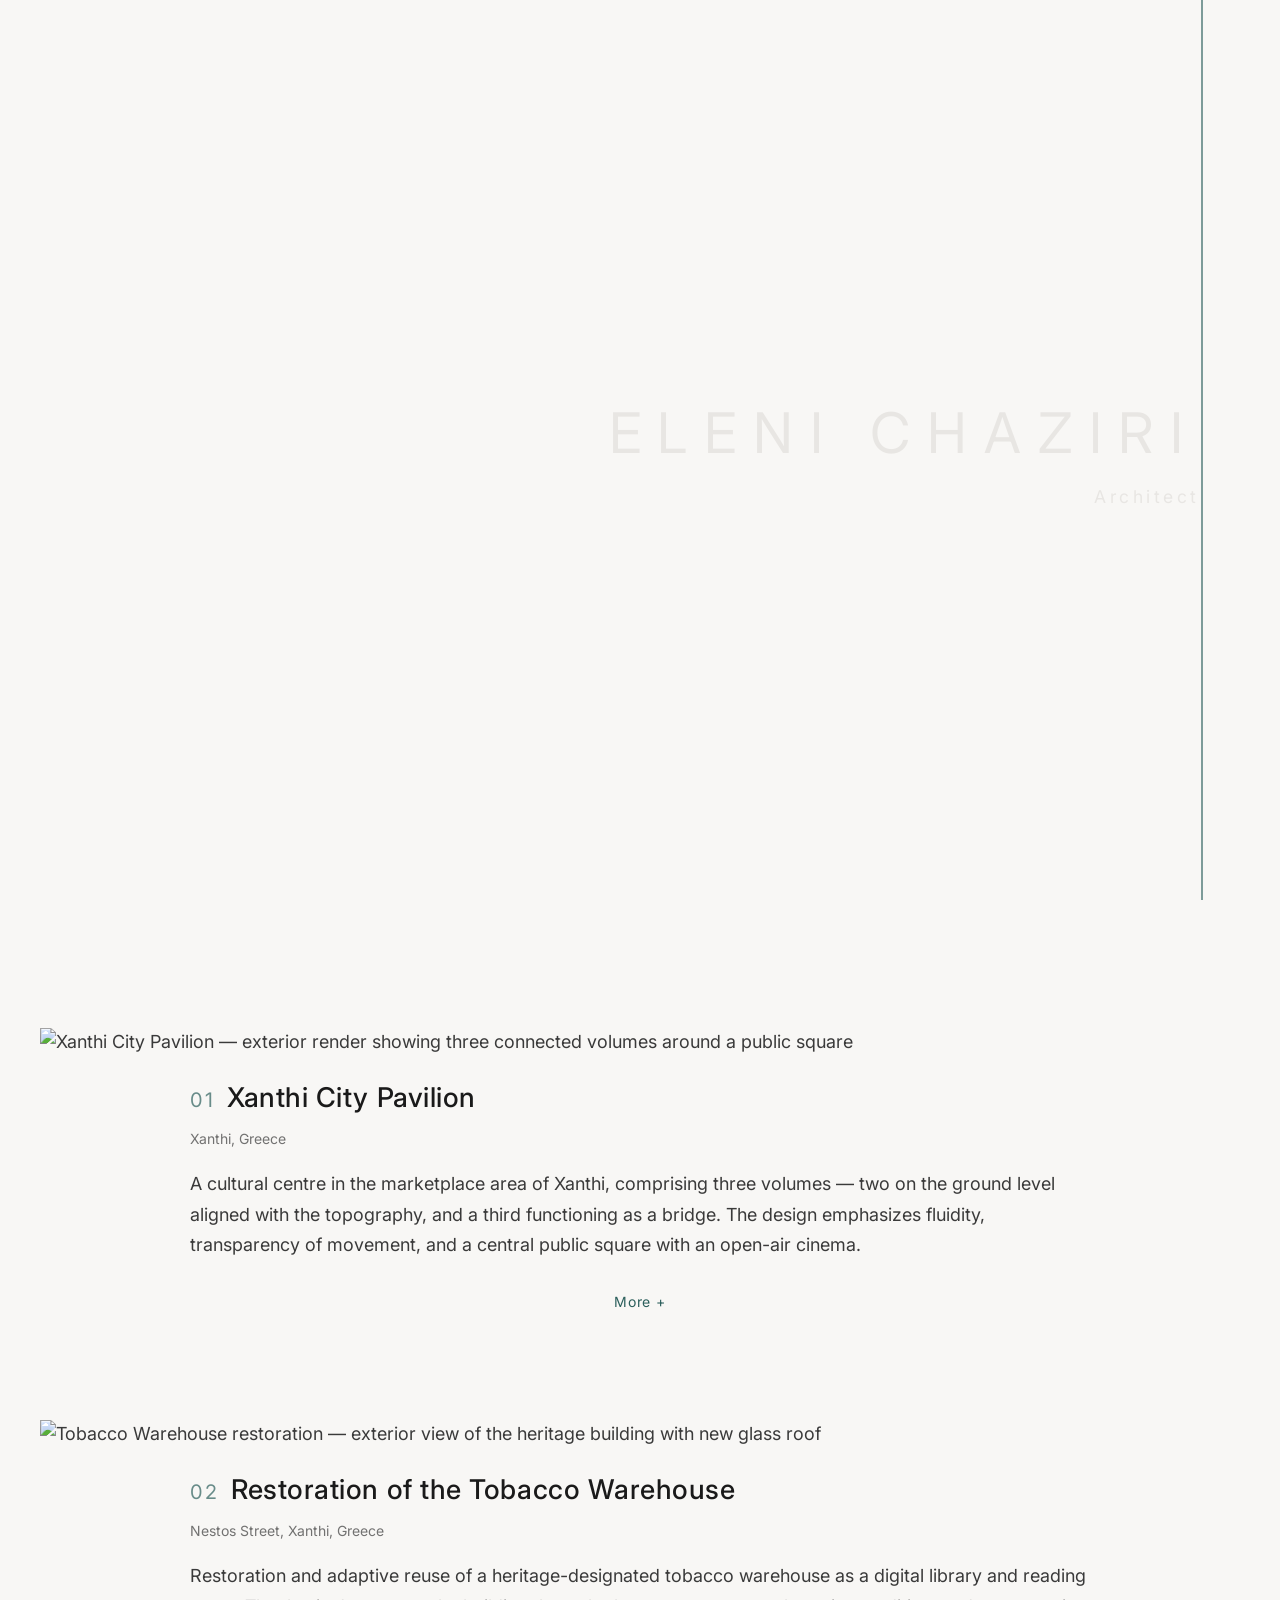
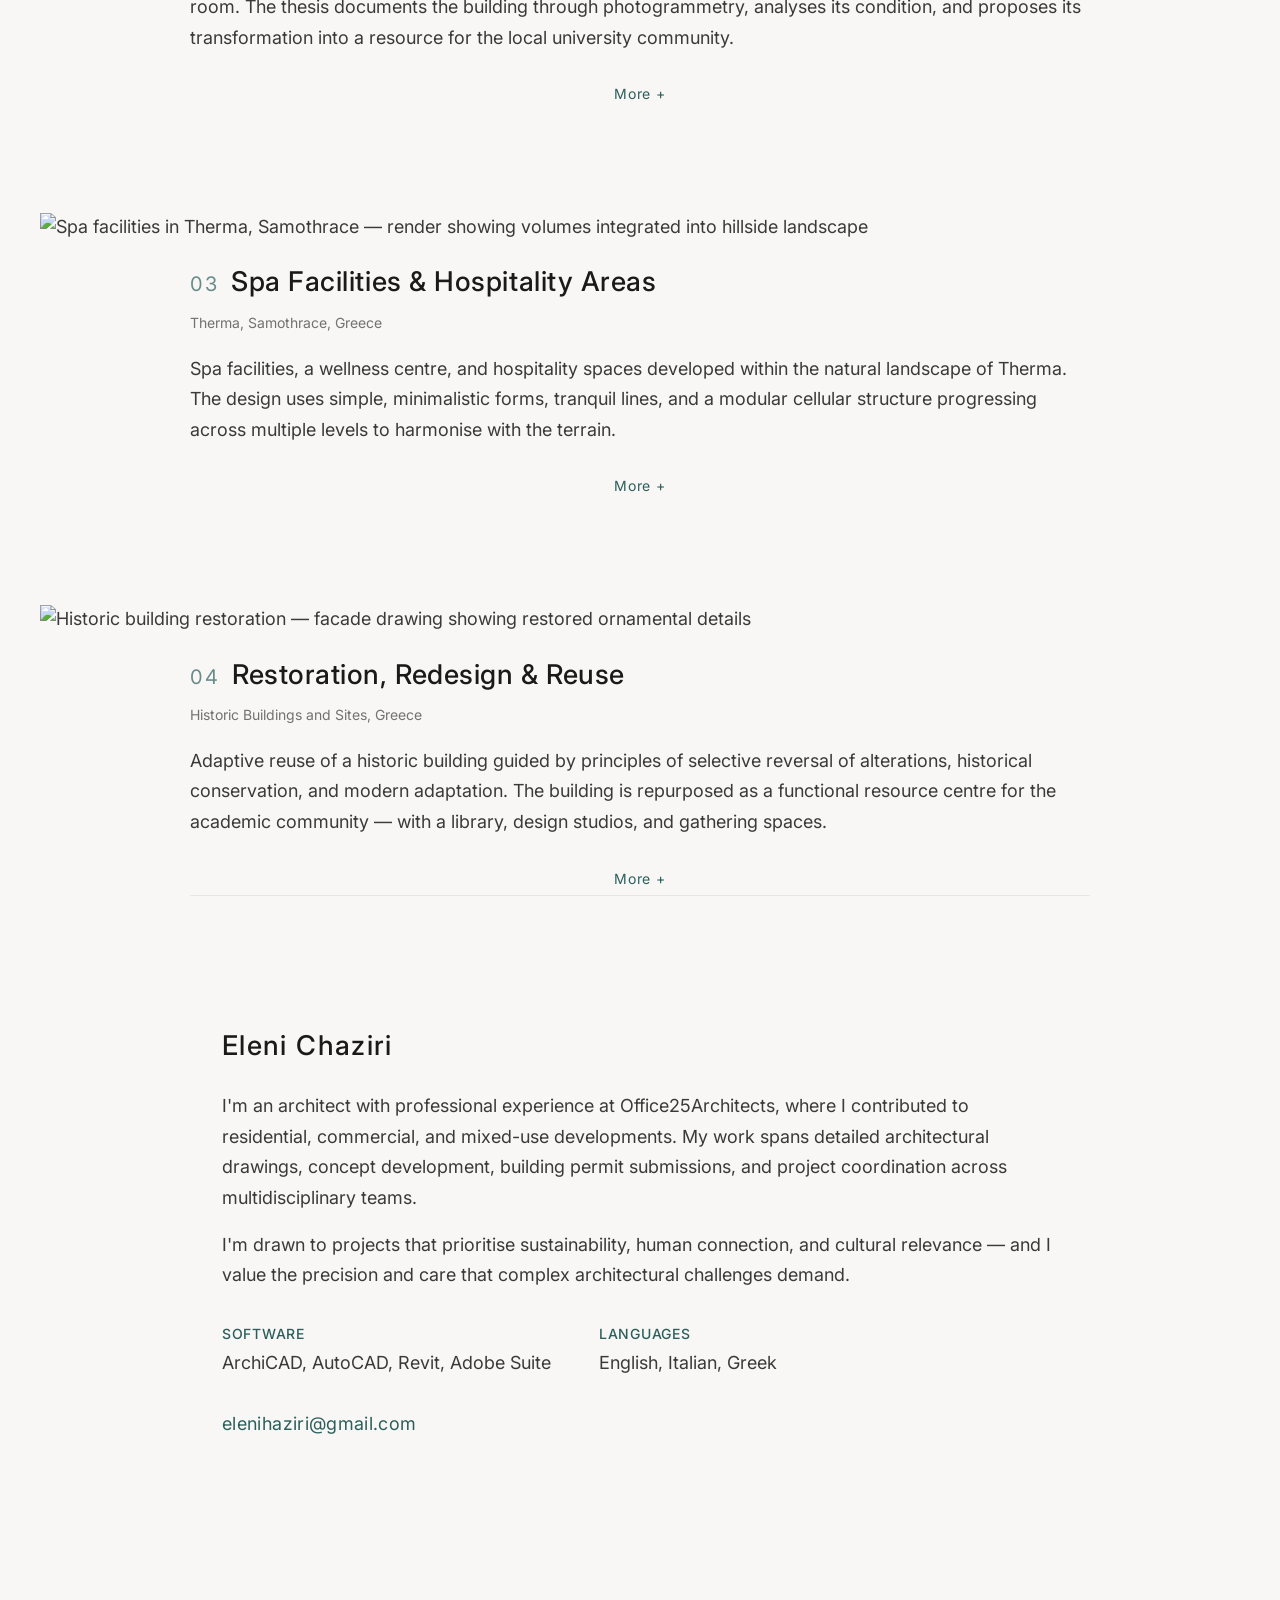
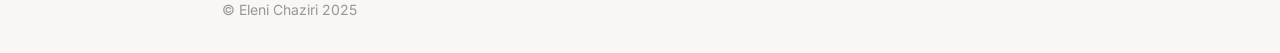
==== index.html @ 5c96c9f2 "feat: load Inter font from Google Fonts" ====
<!DOCTYPE html>
<html lang="en">
<head>
    <meta charset="UTF-8">
    <meta name="viewport" content="width=device-width, initial-scale=1.0">
    <meta name="description" content="Eleni Chaziri — Architect. Portfolio showcasing public spaces, restoration, and building design.">
    <title>Eleni Chaziri — Architect</title>
    <link rel="preconnect" href="https://fonts.googleapis.com">
    <link rel="preconnect" href="https://fonts.gstatic.com" crossorigin>
    <link href="https://fonts.googleapis.com/css2?family=Inter:wght@300;400;500&display=swap" rel="stylesheet">
    <link rel="stylesheet" href="styles.css">
</head>
<body>

    <!-- Header -->
    <header class="header">
        <div class="header__content">
            <h1 class="header__name">Eleni Chaziri</h1>
            <p class="header__title">Architect</p>
        </div>
        <div class="header__accent"></div>
    </header>

    <!-- Projects -->
    <main class="projects">

        <!-- Project 01 -->
        <article class="project" data-project="01">
            <div class="project__hero">
                <img src="images/project-01/hero.jpg" alt="Xanthi City Pavilion — exterior render showing three connected volumes around a public square" loading="lazy">
            </div>
            <div class="project__info">
                <span class="project__number">01</span>
                <h2 class="project__title">Xanthi City Pavilion</h2>
                <p class="project__location">Xanthi, Greece</p>
            </div>
            <p class="project__summary">
                A cultural centre in the marketplace area of Xanthi, comprising three volumes — two on the ground level aligned with the topography, and a third functioning as a bridge. The design emphasizes fluidity, transparency of movement, and a central public square with an open-air cinema.
            </p>
            <button class="project__toggle" aria-expanded="false" aria-controls="project-01-details">
                More +
            </button>
            <div class="project__details" id="project-01-details" hidden>
                <div class="project__description">
                    <p>The proposal aims to rejuvenate the area through the establishment of a Cultural Centre, envisioned as an attraction for diverse age groups and a catalyst for economic, touristic and cultural development.</p>
                    <p>The design and arrangement of the volumes emphasize fluidity in all directions. Transparency of movement within and through the buildings was central to the concept, creating a clear and accessible flow across the site. A covered walkway extends from west to east, linking the plaza to a large green area across from the university campus.</p>
                    <p>The ground floor includes a Citizens Service Centre, information points, internet access zones, offices, a city exhibition, showrooms, and a small bar. The next level features a catering hall. The northern section houses showrooms, pavilions, adaptable workshops and studios, a café, and support spaces. The third volume is dedicated to guest rooms, baths, and a multi-purpose hall connected by an outdoor bridge.</p>
                    <p>The concrete structure is enclosed in a flat framework — a claustra — with both transparent and semi-transparent glass cladding for visual interest and light control. The building is constructed with a composite system featuring metal beams and HP steel bearing columns encased in concrete.</p>
                </div>
                <div class="project__gallery">
                    <figure class="project__image project__image--full">
                        <img src="images/project-01/interior.jpg" alt="Interior view showing open-plan space with natural light" loading="lazy">
                    </figure>
                    <div class="project__image-pair">
                        <figure class="project__image">
                            <img src="images/project-01/section.jpg" alt="Building section showing level changes and bridge volume" loading="lazy">
                        </figure>
                        <figure class="project__image">
                            <img src="images/project-01/diagrams.jpg" alt="Site diagrams showing circulation and massing" loading="lazy">
                        </figure>
                    </div>
                    <div class="project__image-pair">
                        <figure class="project__image">
                            <img src="images/project-01/plans.jpg" alt="Floor plans showing programme distribution" loading="lazy">
                        </figure>
                        <figure class="project__image">
                            <img src="images/project-01/elevations.jpg" alt="Building elevations" loading="lazy">
                        </figure>
                    </div>
                </div>
            </div>
        </article>

        <!-- Project 02 -->
        <article class="project" data-project="02">
            <div class="project__hero">
                <img src="images/project-02/hero.jpg" alt="Tobacco Warehouse restoration — exterior view of the heritage building with new glass roof" loading="lazy">
            </div>
            <div class="project__info">
                <span class="project__number">02</span>
                <h2 class="project__title">Restoration of the Tobacco Warehouse</h2>
                <p class="project__location">Nestos Street, Xanthi, Greece</p>
            </div>
            <p class="project__summary">
                Restoration and adaptive reuse of a heritage-designated tobacco warehouse as a digital library and reading room. The thesis documents the building through photogrammetry, analyses its condition, and proposes its transformation into a resource for the local university community.
            </p>
            <button class="project__toggle" aria-expanded="false" aria-controls="project-02-details">
                More +
            </button>
            <div class="project__details" id="project-02-details" hidden>
                <div class="project__description">
                    <p>The tobacco warehouse is located in the centre of Xanthi — a small, rectangular building (10.50m × 27m) designated a heritage monument in 2011. Despite being a single structure, it functioned as two separate spaces, with a main level at +1.30m, a semi-basement at -2.00m, and a now-collapsed mezzanine.</p>
                    <p>Research revealed that the local community undervalues the cultural significance of the tobacco warehouses. This realization inspired the proposal for a Digital Library and Reading Room to support Xanthi's university students and enrich the area's cultural fabric.</p>
                    <p>The restoration replaces the old roof with a glass roof raised by 80 cm, covered with movable shading panels supported by metal frames. The main entrance is on the southern facade at +1.30m. The western section houses an exhibition space and multipurpose hall. The basement level houses special collections, a reading room, and storage.</p>
                    <p>A new building addition connects to the warehouse via a metal bridge — consisting of a ground floor with administration offices and a two-story volume housing the digital library-reading room. Facades are simple, using vertical blinds for controlled shading.</p>
                </div>
                <div class="project__gallery">
                    <figure class="project__image project__image--full">
                        <img src="images/project-02/site-plan.jpg" alt="Site plan showing warehouse location in urban context" loading="lazy">
                    </figure>
                    <div class="project__image-pair">
                        <figure class="project__image">
                            <img src="images/project-02/facade-east.jpg" alt="East facade elevation with existing condition documentation" loading="lazy">
                        </figure>
                        <figure class="project__image">
                            <img src="images/project-02/facade-south.jpg" alt="South facade elevation" loading="lazy">
                        </figure>
                    </div>
                    <figure class="project__image project__image--full">
                        <img src="images/project-02/damage-mapping.jpg" alt="Facade damage mapping showing deterioration types" loading="lazy">
                    </figure>
                    <div class="project__image-pair">
                        <figure class="project__image">
                            <img src="images/project-02/materials.jpg" alt="Material and construction technique recording" loading="lazy">
                        </figure>
                        <figure class="project__image">
                            <img src="images/project-02/sections.jpg" alt="Building sections showing existing condition" loading="lazy">
                        </figure>
                    </div>
                    <figure class="project__image project__image--full">
                        <img src="images/project-02/restoration-plans.jpg" alt="Restoration proposal floor plans" loading="lazy">
                    </figure>
                    <figure class="project__image project__image--full">
                        <img src="images/project-02/restoration-sections.jpg" alt="Restoration proposal sections" loading="lazy">
                    </figure>
                    <figure class="project__image project__image--full">
                        <img src="images/project-02/proposal-description.jpg" alt="Proposal description with uses and elevations" loading="lazy">
                    </figure>
                    <div class="project__image-pair">
                        <figure class="project__image">
                            <img src="images/project-02/interiors.jpg" alt="Interior renders of restored library spaces" loading="lazy">
                        </figure>
                    </div>
                </div>
            </div>
        </article>

        <!-- Project 03 -->
        <article class="project" data-project="03">
            <div class="project__hero">
                <img src="images/project-03/hero.jpg" alt="Spa facilities in Therma, Samothrace — render showing volumes integrated into hillside landscape" loading="lazy">
            </div>
            <div class="project__info">
                <span class="project__number">03</span>
                <h2 class="project__title">Spa Facilities & Hospitality Areas</h2>
                <p class="project__location">Therma, Samothrace, Greece</p>
            </div>
            <p class="project__summary">
                Spa facilities, a wellness centre, and hospitality spaces developed within the natural landscape of Therma. The design uses simple, minimalistic forms, tranquil lines, and a modular cellular structure progressing across multiple levels to harmonise with the terrain.
            </p>
            <button class="project__toggle" aria-expanded="false" aria-controls="project-03-details">
                More +
            </button>
            <div class="project__details" id="project-03-details" hidden>
                <div class="project__description">
                    <p>The composite concept was carefully developed within the natural landscape of Therma, Samothrace, with an emphasis on respecting and enhancing the site's unique character.</p>
                    <p>Extensive research and analysis of the area informed key design objectives: the use of simple, minimalistic forms, tranquil lines, a modular cellular structure, and a progression across multiple levels. These guiding principles inspired the creation of spa facilities, a wellness centre, and hospitality spaces that blend harmoniously with the natural terrain and atmosphere.</p>
                    <p>The facilities are organized into three distinct architectural volumes, each dedicated to a specific programmatic function. This arrangement allows each volume to operate autonomously, ensuring efficient functionality, while the unified design language creates a cohesive whole that is visually and spatially integrated.</p>
                    <p>The result is an architectural composition that balances independence and unity, seamlessly connecting the building's uses to both the surrounding environment and to one another.</p>
                </div>
                <div class="project__gallery">
                    <figure class="project__image project__image--full">
                        <img src="images/project-03/render-landscape.jpg" alt="Landscape view showing buildings stepping down the hillside" loading="lazy">
                    </figure>
                    <figure class="project__image project__image--full">
                        <img src="images/project-03/section-site.jpg" alt="Site section showing how volumes follow the terrain" loading="lazy">
                    </figure>
                    <div class="project__image-pair">
                        <figure class="project__image">
                            <img src="images/project-03/renders-views.jpg" alt="Multiple views showing pool area and interior spaces" loading="lazy">
                        </figure>
                        <figure class="project__image">
                            <img src="images/project-03/sections-full.jpg" alt="Full building sections" loading="lazy">
                        </figure>
                    </div>
                </div>
            </div>
        </article>

        <!-- Project 04 -->
        <article class="project" data-project="04">
            <div class="project__hero">
                <img src="images/project-04/hero.jpg" alt="Historic building restoration — facade drawing showing restored ornamental details" loading="lazy">
            </div>
            <div class="project__info">
                <span class="project__number">04</span>
                <h2 class="project__title">Restoration, Redesign & Reuse</h2>
                <p class="project__location">Historic Buildings and Sites, Greece</p>
            </div>
            <p class="project__summary">
                Adaptive reuse of a historic building guided by principles of selective reversal of alterations, historical conservation, and modern adaptation. The building is repurposed as a functional resource centre for the academic community — with a library, design studios, and gathering spaces.
            </p>
            <button class="project__toggle" aria-expanded="false" aria-controls="project-04-details">
                More +
            </button>
            <div class="project__details" id="project-04-details" hidden>
                <div class="project__description">
                    <p>In restoring, adapting, and reactivating the historic building, the design approach prioritizes both the preservation of its historical and aesthetic value and its adaptation for contemporary use. The interventions are guided by a rigorous evaluation of the building's architectural integrity and its intended new functions.</p>
                    <p>Key principles: Selective Reversal of Alterations — removing modifications that detract from authenticity. Historical Conservation — retaining significant features to preserve identity. Targeted Restoration — partially restoring original typology, form, and materials. Balanced Interventions — bold changes where permissible, restraint where sensitive. Modern Adaptation — reconfiguring spaces for contemporary needs. Contrasts in Design — highlighting the interplay between historical preservation and modern requirements.</p>
                    <p>The building program: Ground floor is dedicated to a printing and laser area, materials storage, cafeteria, general storage, and restrooms. The first floor is designed as a library with reading and borrowing areas, a study area, a self-contained kitchen, and restrooms. The attic is envisioned as design studios for individual, group, and thesis work, with a rest area.</p>
                    <p>The proposed restoration and adaptive reuse address community needs for accessible gathering spaces and essential storage, while the attic studios respond to overcrowding issues in the Architecture Department.</p>
                </div>
                <div class="project__gallery">
                    <figure class="project__image project__image--full">
                        <img src="images/project-04/facade-restoration.jpg" alt="Detailed facade restoration drawing with pattern completion" loading="lazy">
                    </figure>
                    <div class="project__image-pair">
                        <figure class="project__image">
                            <img src="images/project-04/patterns.jpg" alt="Original witness patterns and ornamental details" loading="lazy">
                        </figure>
                        <figure class="project__image">
                            <img src="images/project-04/interiors.jpg" alt="Interior renders showing restored spaces" loading="lazy">
                        </figure>
                    </div>
                    <div class="project__image-pair">
                        <figure class="project__image">
                            <img src="images/project-04/floor-plans.jpg" alt="Floor plans showing new programme distribution" loading="lazy">
                        </figure>
                        <figure class="project__image">
                            <img src="images/project-04/use-diagrams.jpg" alt="Use diagrams colour-coded by function" loading="lazy">
                        </figure>
                    </div>
                </div>
            </div>
        </article>

    </main>

    <!-- About -->
    <section class="about">
        <h2 class="about__name">Eleni Chaziri</h2>
        <div class="about__bio">
            <p>I'm an architect with professional experience at Office25Architects, where I contributed to residential, commercial, and mixed-use developments. My work spans detailed architectural drawings, concept development, building permit submissions, and project coordination across multidisciplinary teams.</p>
            <p>I'm drawn to projects that prioritise sustainability, human connection, and cultural relevance — and I value the precision and care that complex architectural challenges demand.</p>
        </div>
        <div class="about__details">
            <div class="about__skills">
                <h3>Software</h3>
                <p>ArchiCAD, AutoCAD, Revit, Adobe Suite</p>
            </div>
            <div class="about__languages">
                <h3>Languages</h3>
                <p>English, Italian, Greek</p>
            </div>
        </div>
        <div class="about__contact">
            <a href="mailto:elenihaziri@gmail.com">elenihaziri@gmail.com</a>
        </div>
    </section>

    <!-- Footer -->
    <footer class="footer">
        <p>© Eleni Chaziri 2025</p>
    </footer>

    <script src="main.js"></script>
</body>
</html>
---- styles.css ----
/* ============================================
   Base & Custom Properties
   ============================================ */

*,
*::before,
*::after {
    margin: 0;
    padding: 0;
    box-sizing: border-box;
}

:root {
    /* Colours */
    --color-accent: #2C5F5C;
    --color-bg: #F8F7F5;
    --color-grey-light: #E8E6E3;
    --color-text: #3A3A3A;
    --color-heading: #1A1A1A;

    /* Typography */
    --font-family: 'Inter', -apple-system, BlinkMacSystemFont, 'Segoe UI', sans-serif;
    --font-size-body: clamp(1rem, 0.95rem + 0.25vw, 1.125rem);
    --font-size-small: 0.875rem;
    --font-size-project-number: clamp(1rem, 0.9rem + 0.5vw, 1.25rem);
    --font-size-project-title: clamp(1.25rem, 1.1rem + 0.75vw, 1.75rem);
    --font-size-h1: clamp(2rem, 1.5rem + 2.5vw, 3.5rem);
    --font-size-subtitle: clamp(0.875rem, 0.8rem + 0.375vw, 1.125rem);

    /* Spacing */
    --space-section: clamp(120px, 10vw, 160px);
    --space-project: clamp(100px, 8vw, 140px);
    --space-content: clamp(1rem, 1.5vw, 1.5rem);
    --content-width: min(900px, 90vw);
    --image-width: min(1200px, 95vw);

    /* Transitions */
    --transition-expand: 400ms ease;
}

html {
    font-size: 16px;
    scroll-behavior: smooth;
}

body {
    font-family: var(--font-family);
    font-size: var(--font-size-body);
    line-height: 1.6;
    color: var(--color-text);
    background-color: var(--color-bg);
    -webkit-font-smoothing: antialiased;
    -moz-osx-font-smoothing: grayscale;
}

img {
    display: block;
    max-width: 100%;
    height: auto;
}

a {
    color: var(--color-accent);
    text-decoration: none;
}

a:hover {
    text-decoration: underline;
}

h1, h2, h3 {
    color: var(--color-heading);
    font-weight: 500;
}

/* ============================================
   Header
   ============================================ */

.header {
    display: flex;
    align-items: center;
    justify-content: flex-end;
    min-height: 100vh;
    padding: 2rem;
    position: relative;
}

.header__content {
    text-align: right;
    margin-right: 3rem;
}

.header__name {
    font-size: var(--font-size-h1);
    font-weight: 400;
    letter-spacing: 0.3em;
    color: var(--color-grey-light);
    text-transform: uppercase;
}

.header__title {
    font-size: var(--font-size-subtitle);
    letter-spacing: 0.2em;
    color: var(--color-grey-light);
    margin-top: 0.25rem;
}

.header__accent {
    position: absolute;
    right: 6%;
    top: 0;
    bottom: 0;
    width: 2px;
    background-color: var(--color-accent);
    opacity: 0.6;
}

/* ============================================
   Projects
   ============================================ */

.projects {
    padding: 0 2rem;
}

.project {
    max-width: var(--image-width);
    margin: 0 auto;
    padding-top: var(--space-project);
}

.project:first-child {
    padding-top: var(--space-section);
}

.project__hero img {
    width: 100%;
    max-width: var(--image-width);
}

.project__info {
    max-width: var(--content-width);
    margin: var(--space-content) auto 0;
    display: flex;
    flex-wrap: wrap;
    align-items: baseline;
    gap: 0.75rem;
}

.project__number {
    font-size: var(--font-size-project-number);
    font-weight: 400;
    letter-spacing: 0.1em;
    color: var(--color-accent);
    opacity: 0.7;
}

.project__title {
    font-size: var(--font-size-project-title);
    font-weight: 500;
    letter-spacing: 0.02em;
}

.project__location {
    width: 100%;
    font-size: var(--font-size-small);
    color: var(--color-text);
    opacity: 0.7;
    margin-top: -0.25rem;
}

.project__summary {
    max-width: var(--content-width);
    margin: var(--space-content) auto 0;
    line-height: 1.7;
}

.project__toggle {
    display: block;
    max-width: var(--content-width);
    margin: 1.5rem auto 0;
    background: none;
    border: none;
    font-family: var(--font-family);
    font-size: var(--font-size-small);
    color: var(--color-accent);
    cursor: pointer;
    letter-spacing: 0.05em;
    padding: 0.5rem 0;
    transition: opacity 200ms ease;
}

.project__toggle:hover {
    opacity: 0.7;
}

/* Expanded details */
.project__details {
    max-width: var(--image-width);
    margin: 0 auto;
    overflow: hidden;
    transition: max-height var(--transition-expand), opacity var(--transition-expand);
}

.project__details[hidden] {
    display: block;
    max-height: 0;
    opacity: 0;
    pointer-events: none;
}

.project__details:not([hidden]) {
    max-height: none;
    opacity: 1;
}

.project__description {
    max-width: var(--content-width);
    margin: 2rem auto;
}

.project__description p {
    margin-bottom: 1rem;
    line-height: 1.7;
}

.project__description p:last-child {
    margin-bottom: 0;
}

/* Gallery */
.project__gallery {
    margin-top: 2rem;
}

.project__gallery figure {
    margin-bottom: 1.5rem;
}

.project__image--full img {
    width: 100%;
}

.project__image-pair {
    display: grid;
    grid-template-columns: 1fr 1fr;
    gap: 1.5rem;
    margin-bottom: 1.5rem;
}

.project__image-pair img {
    width: 100%;
}

/* ============================================
   About
   ============================================ */

.about {
    max-width: var(--content-width);
    margin: 0 auto;
    padding: var(--space-section) 2rem;
    border-top: 1px solid var(--color-grey-light);
}

.about__name {
    font-size: var(--font-size-project-title);
    font-weight: 500;
    letter-spacing: 0.05em;
    margin-bottom: 1.5rem;
}

.about__bio p {
    margin-bottom: 1rem;
    line-height: 1.7;
}

.about__details {
    display: flex;
    gap: 3rem;
    margin-top: 2rem;
}

.about__details h3 {
    font-size: var(--font-size-small);
    font-weight: 500;
    letter-spacing: 0.05em;
    text-transform: uppercase;
    margin-bottom: 0.25rem;
    color: var(--color-accent);
}

.about__details p {
    font-size: var(--font-size-body);
}

.about__contact {
    margin-top: 2rem;
}

.about__contact a {
    font-size: var(--font-size-body);
    letter-spacing: 0.02em;
}

/* ============================================
   Footer
   ============================================ */

.footer {
    max-width: var(--content-width);
    margin: 0 auto;
    padding: 2rem;
    text-align: left;
}

.footer p {
    font-size: var(--font-size-small);
    color: var(--color-text);
    opacity: 0.5;
}

/* ============================================
   Responsive
   ============================================ */

@media (max-width: 1199px) {
    .header__content {
        margin-right: 2rem;
    }

    .header__accent {
        right: 4%;
    }
}

@media (max-width: 767px) {
    .header {
        min-height: 80vh;
        padding: 1.5rem;
    }

    .header__content {
        margin-right: 1.5rem;
    }

    .header__accent {
        right: 3%;
    }

    .projects {
        padding: 0 1rem;
    }

    .project__image-pair {
        grid-template-columns: 1fr;
        gap: 1rem;
    }

    .about {
        padding: var(--space-section) 1rem;
    }

    .about__details {
        flex-direction: column;
        gap: 1.5rem;
    }

    .footer {
        padding: 2rem 1rem;
    }
}
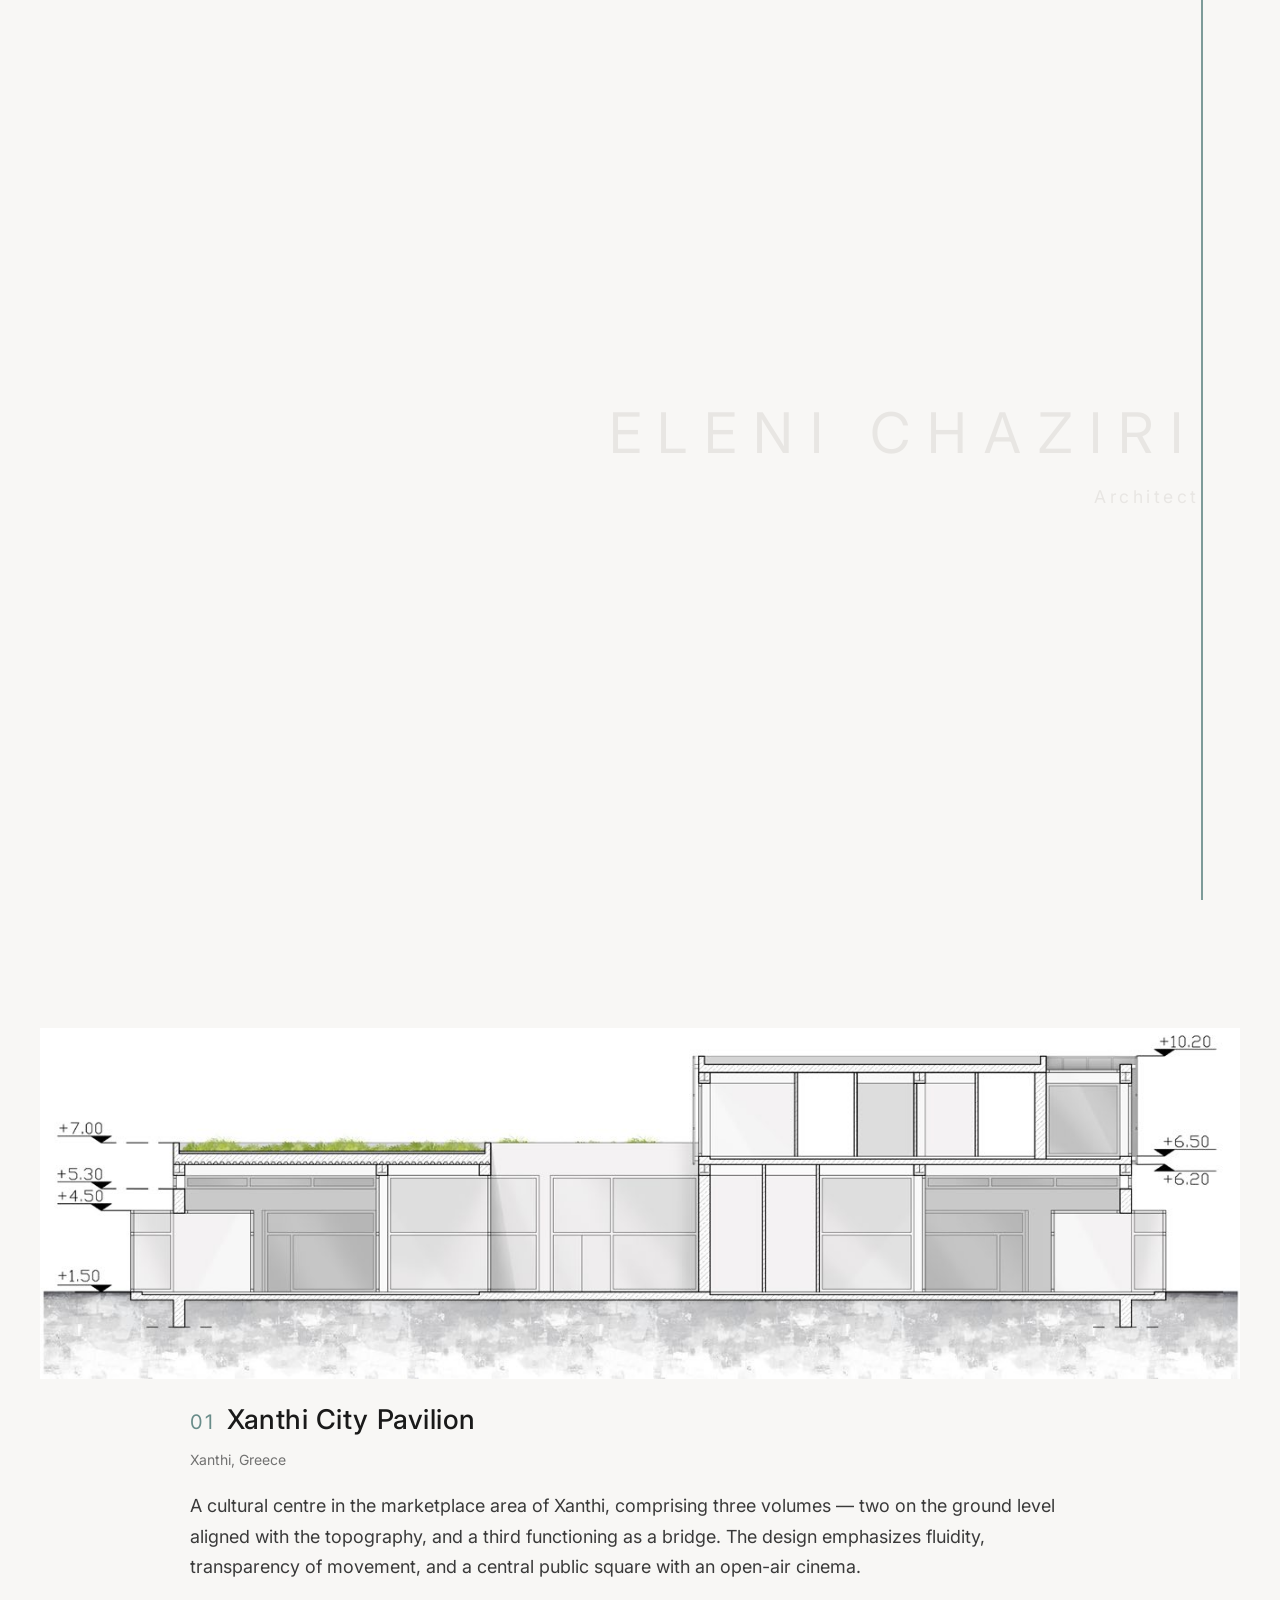
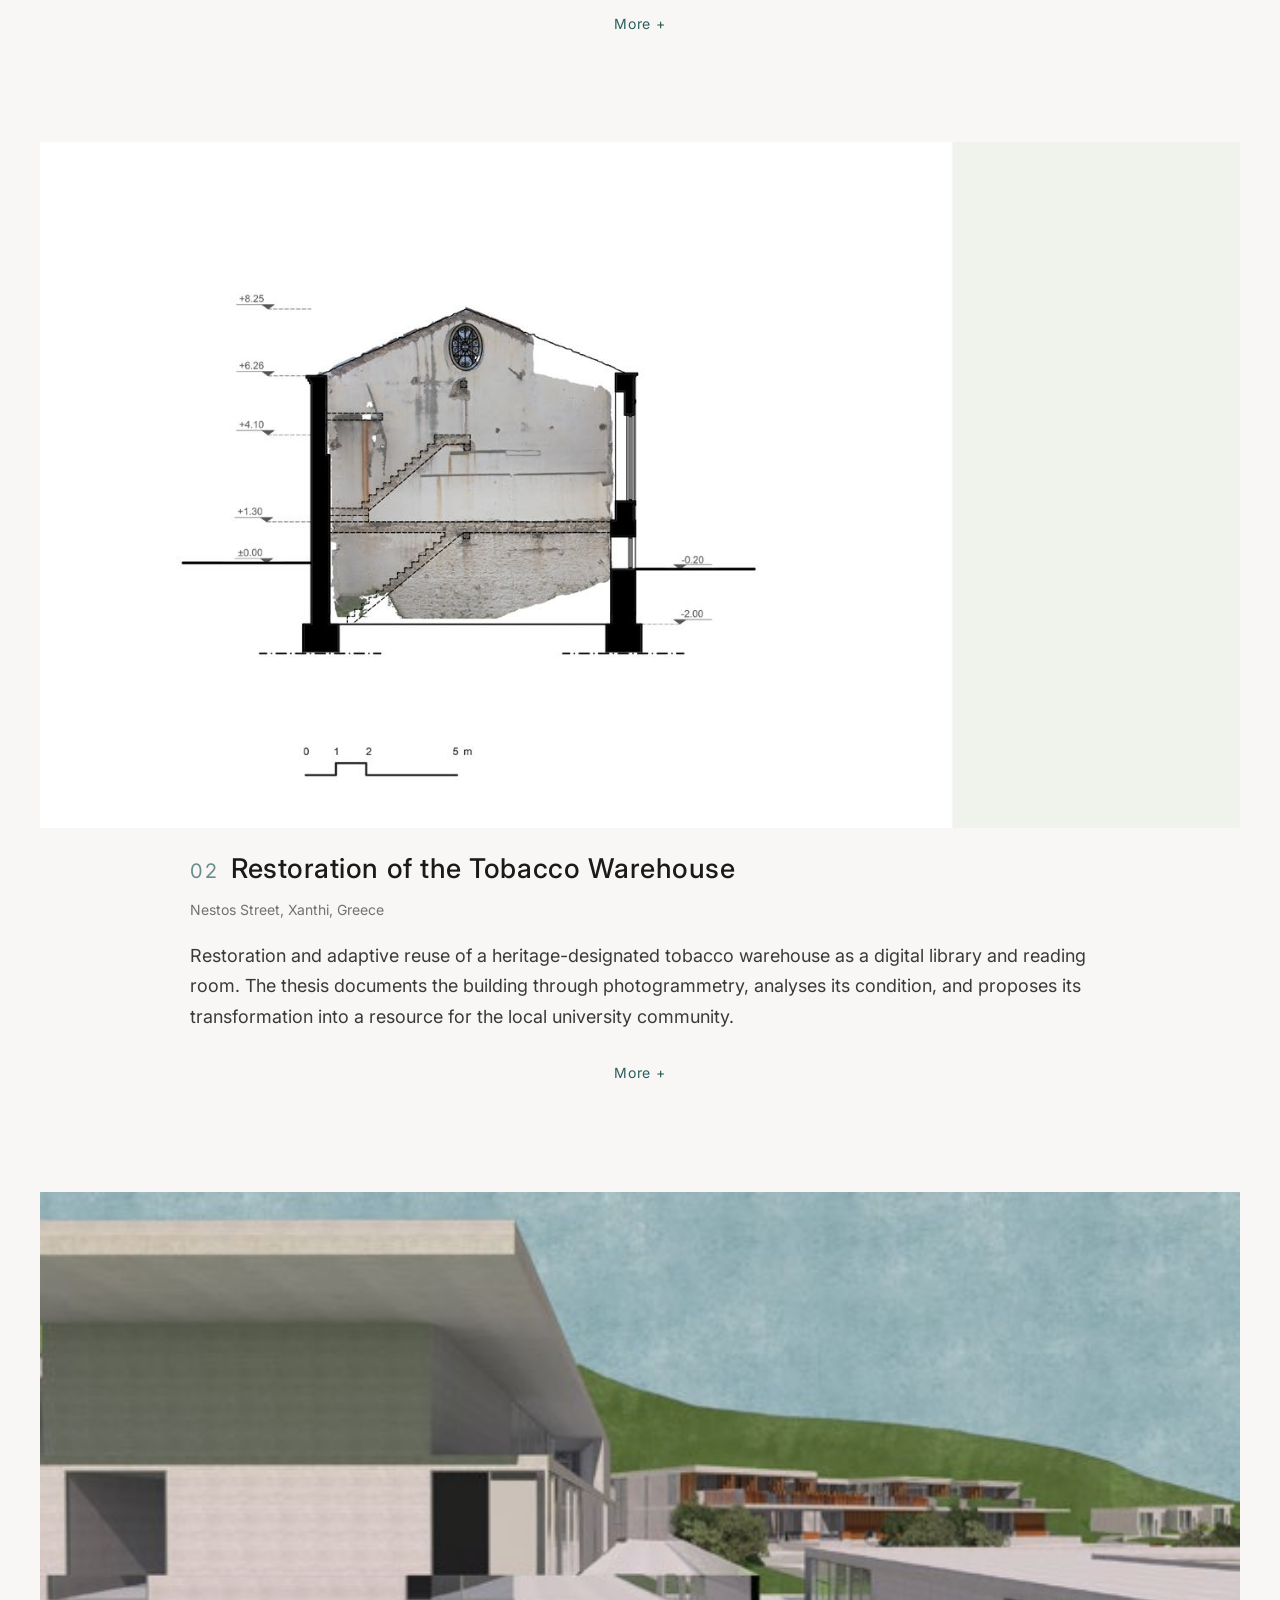
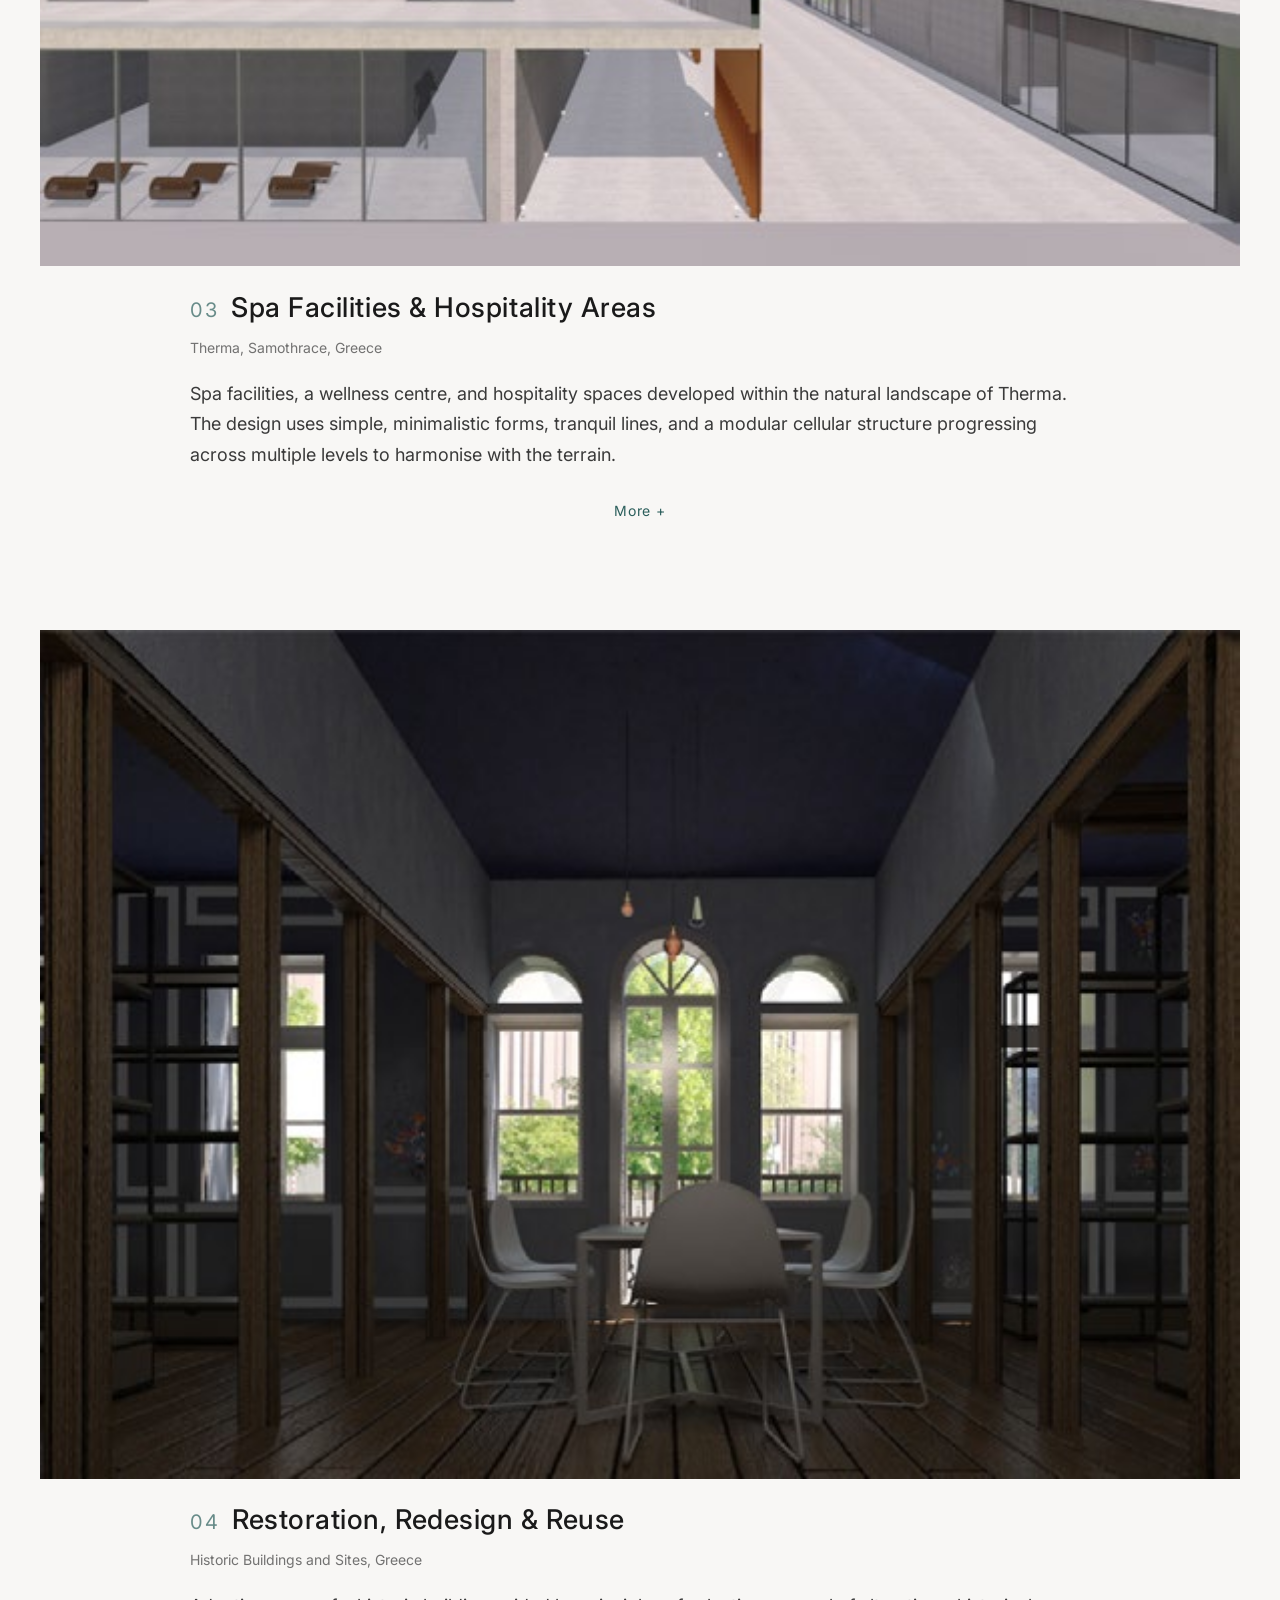
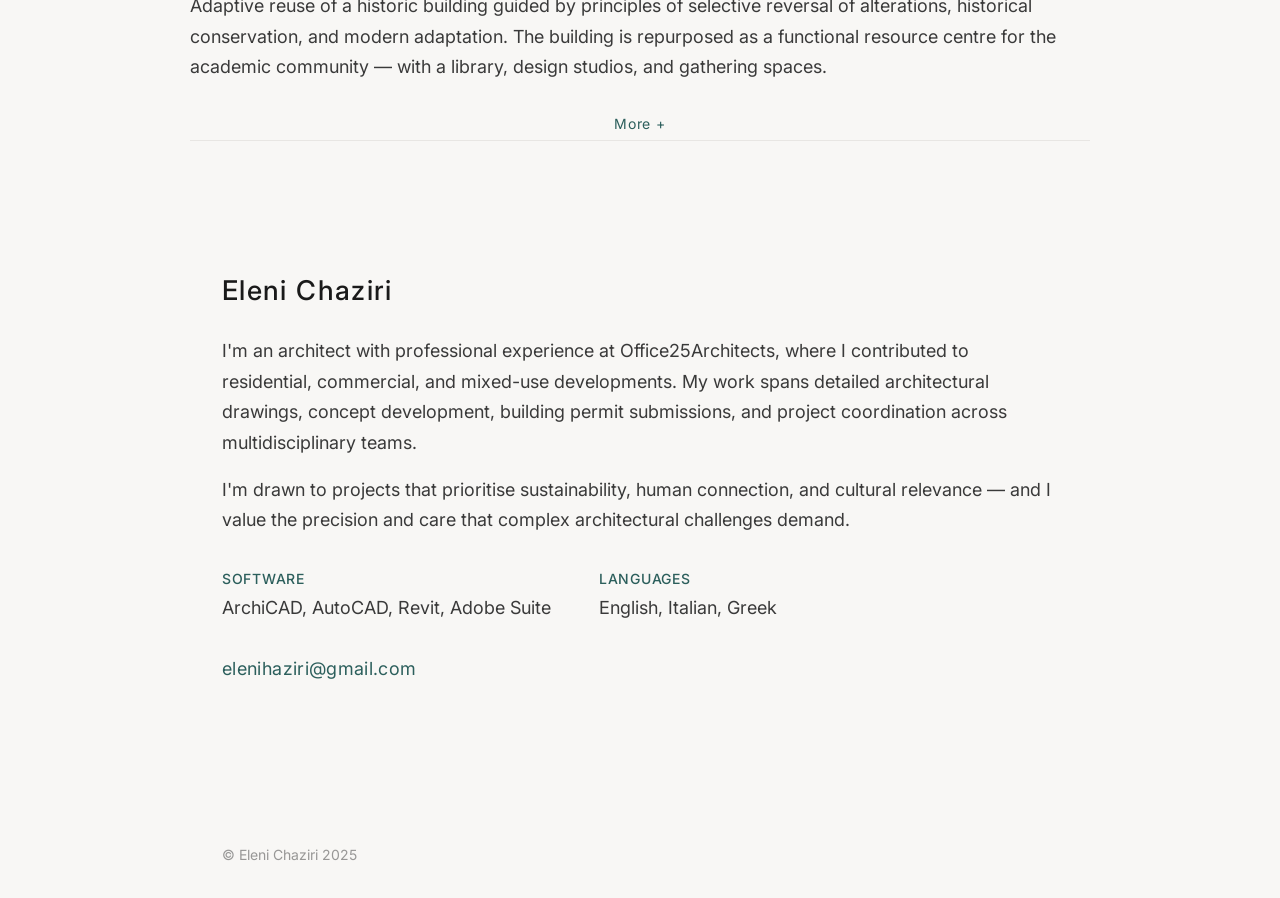
==== commit cbbbd196: "feat: extract project images from portfolio PDF Co-Authored-By: Claude Opus 4.8 <noreply@anthropic.c" ====
--- a/index.html
+++ b/index.html
@@ -5,6 +5,7 @@
     <meta name="viewport" content="width=device-width, initial-scale=1.0">
     <meta name="description" content="Eleni Chaziri — Architect. Portfolio showcasing public spaces, restoration, and building design.">
     <title>Eleni Chaziri — Architect</title>
+    <link rel="icon" href="data:image/svg+xml,<svg xmlns='http://www.w3.org/2000/svg' viewBox='0 0 100 100'><rect fill='%232C5F5C' width='100' height='100' rx='12'/></svg>">
     <link rel="preconnect" href="https://fonts.googleapis.com">
     <link rel="preconnect" href="https://fonts.gstatic.com" crossorigin>
     <link href="https://fonts.googleapis.com/css2?family=Inter:wght@300;400;500&display=swap" rel="stylesheet">
@@ -96,7 +97,7 @@
                 </div>
                 <div class="project__gallery">
                     <figure class="project__image project__image--full">
-                        <img src="images/project-02/site-plan.jpg" alt="Site plan showing warehouse location in urban context" loading="lazy">
+                        <img src="images/project-02/site-plan.png" alt="Site plan showing warehouse location in urban context" loading="lazy">
                     </figure>
                     <div class="project__image-pair">
                         <figure class="project__image">
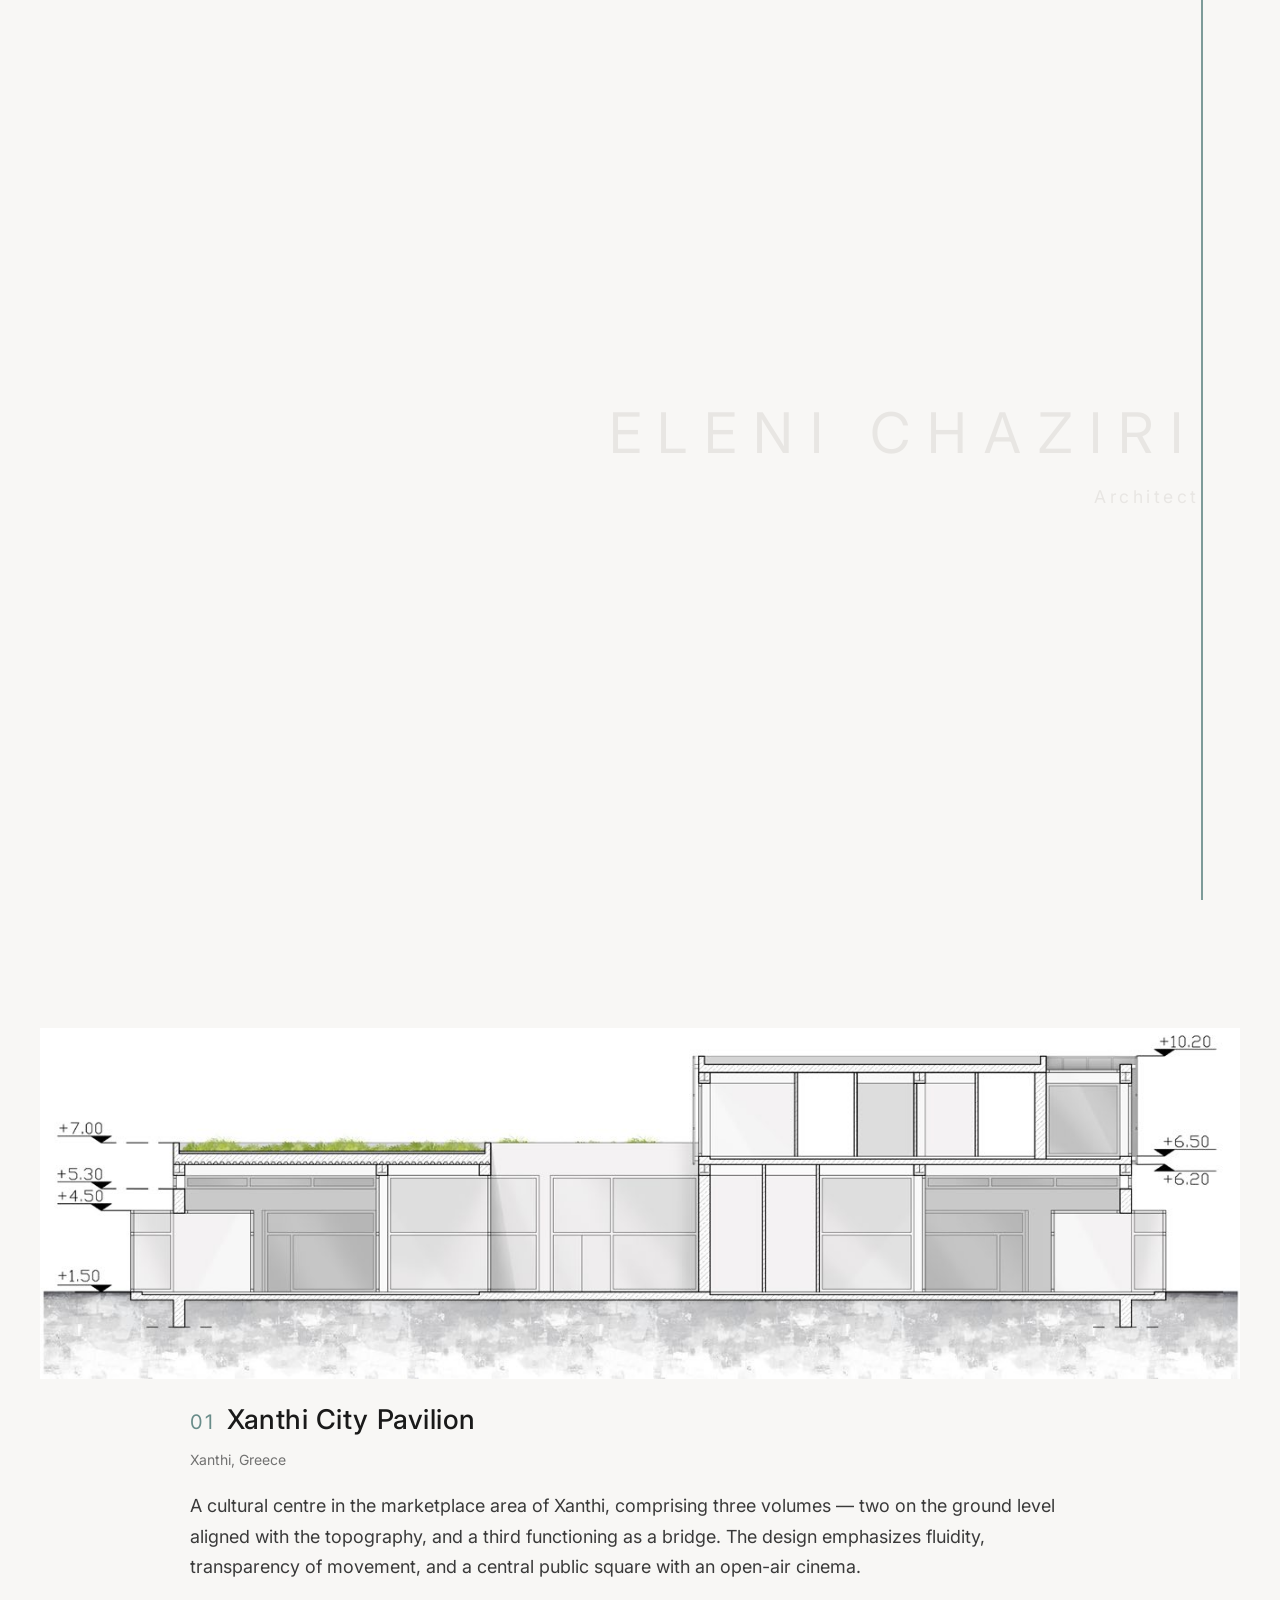
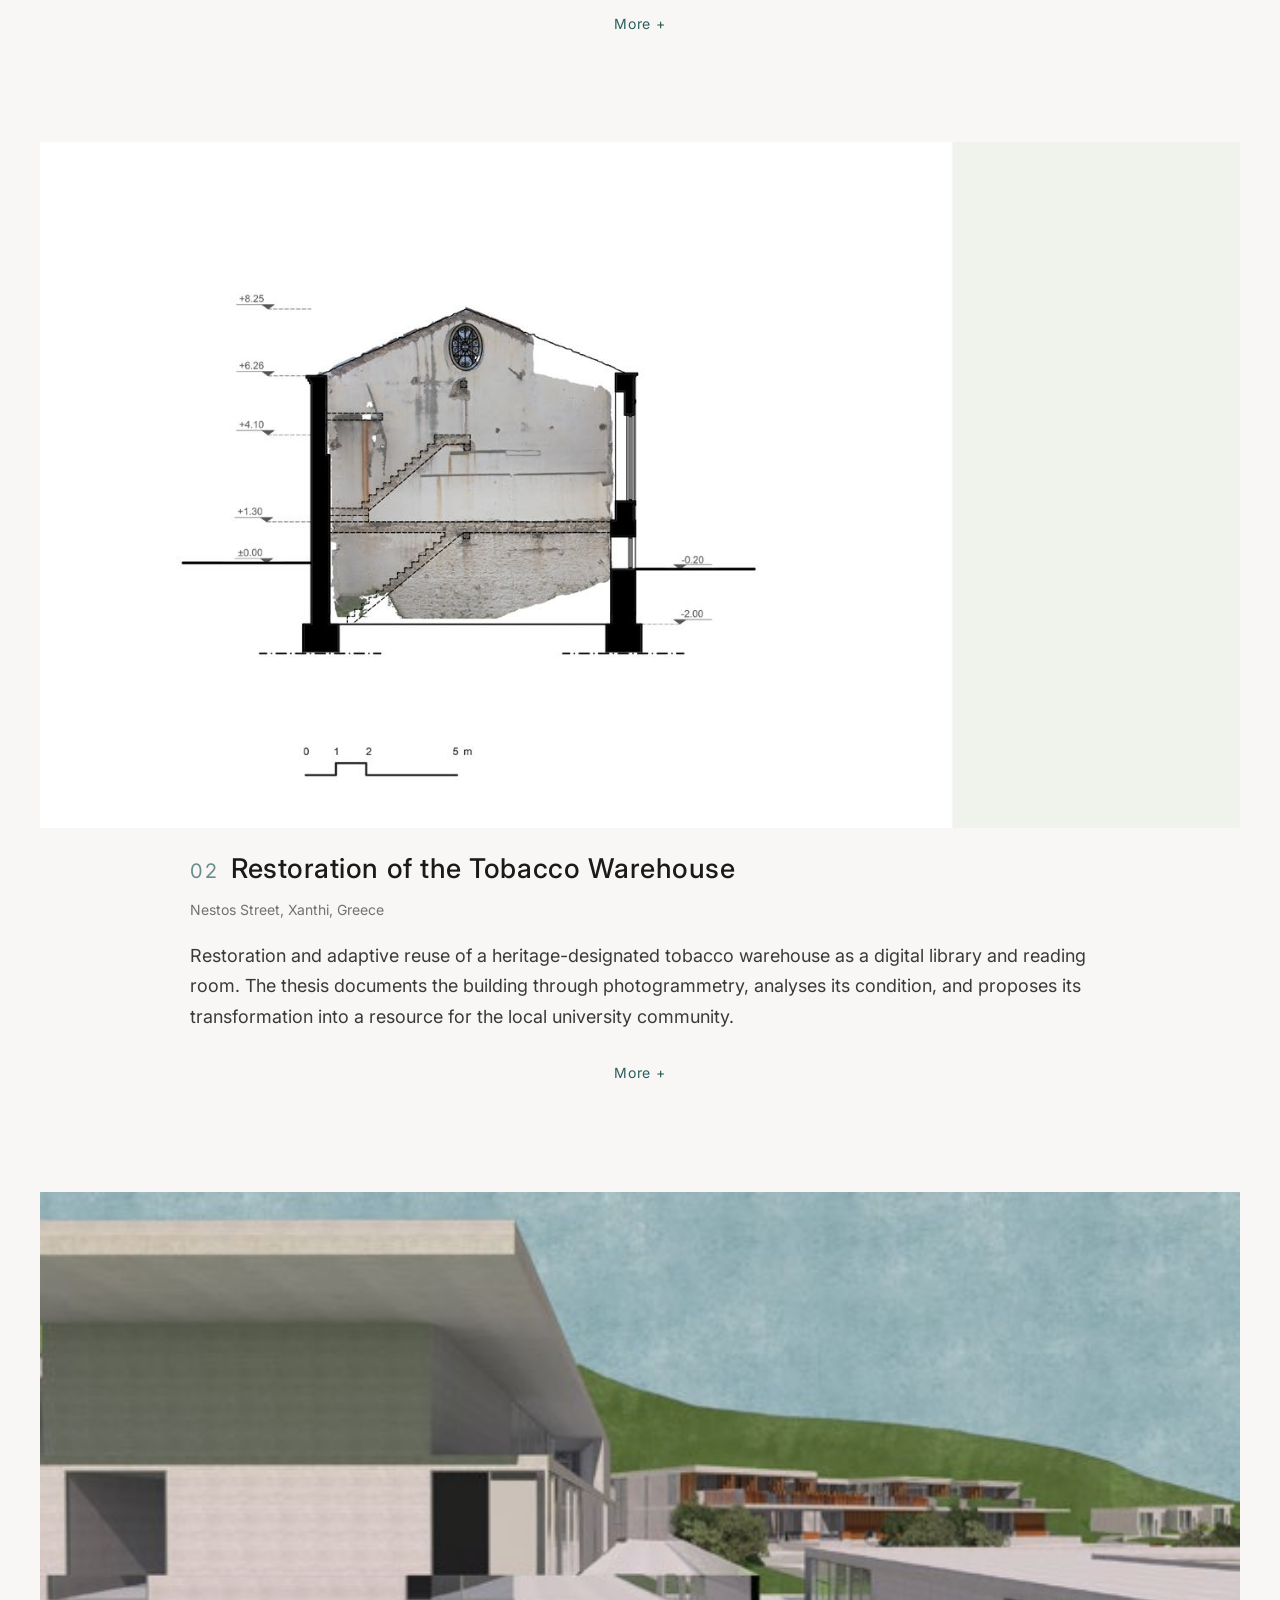
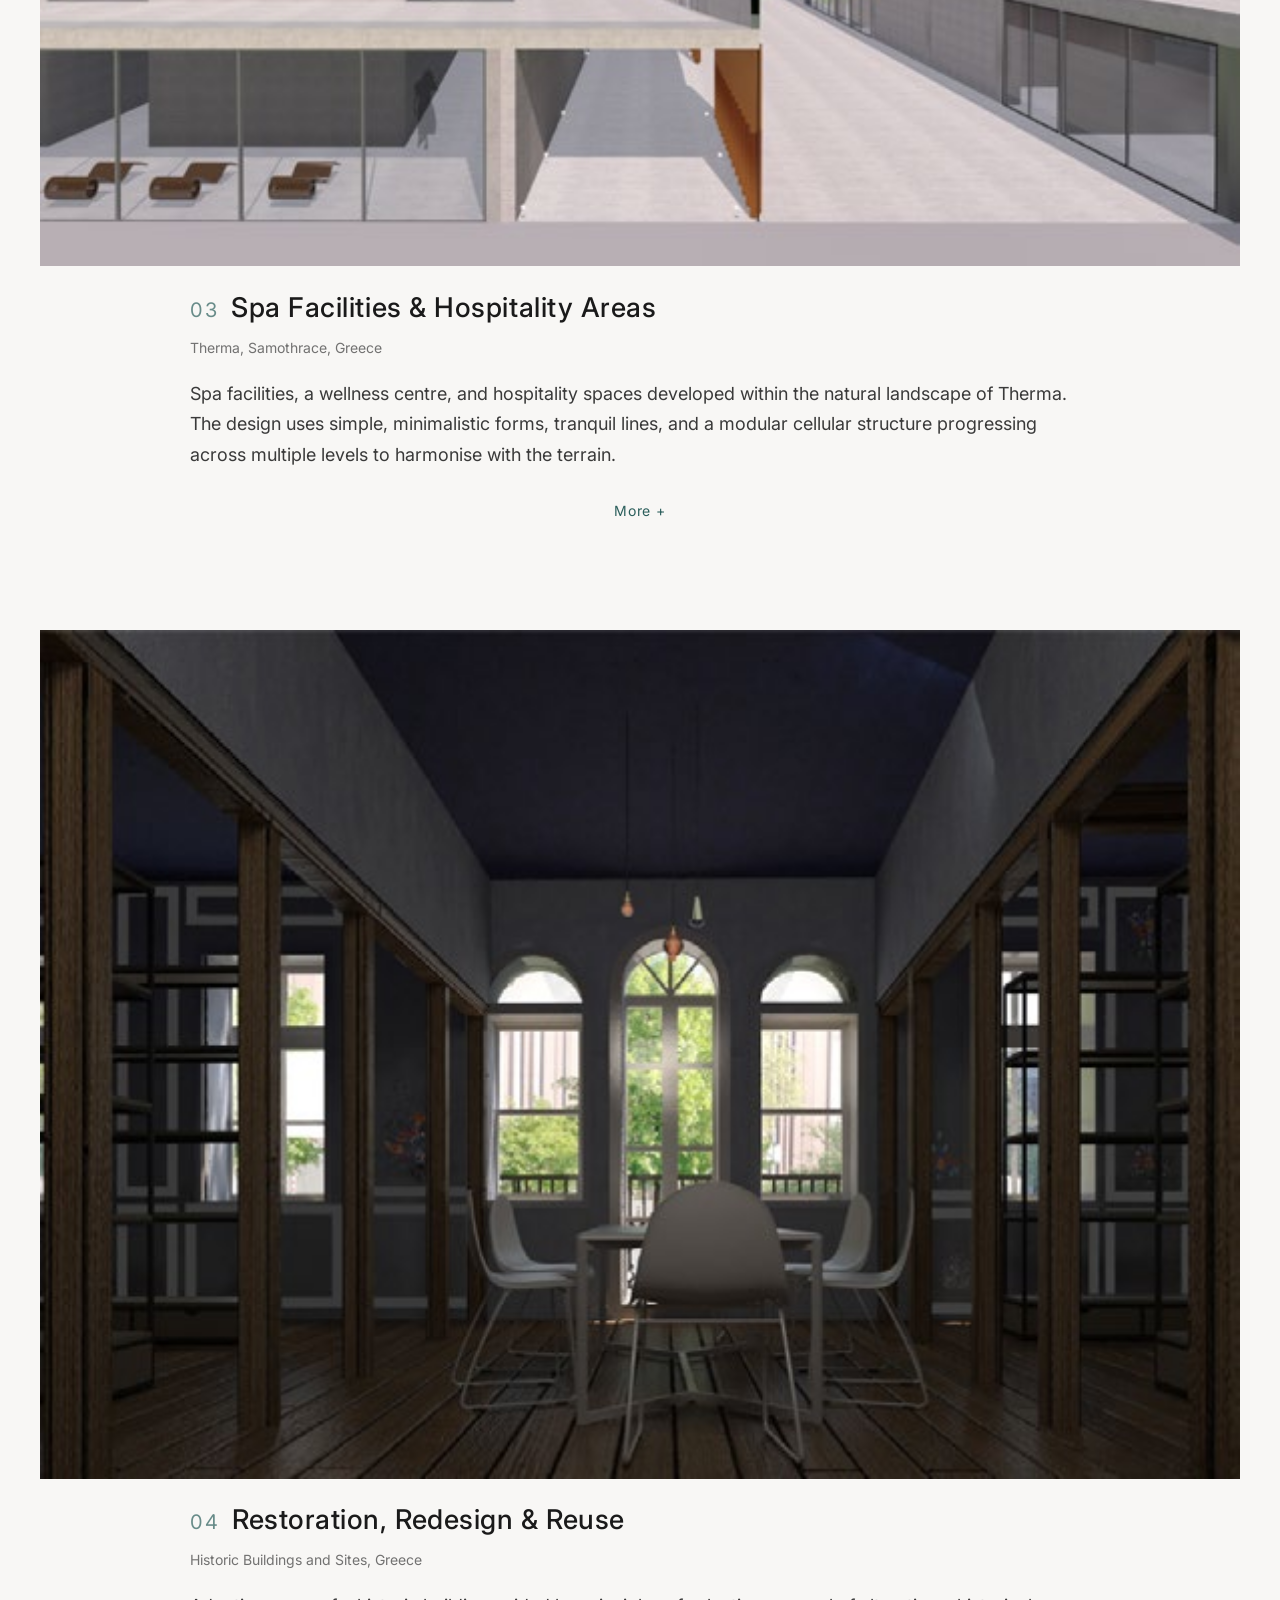
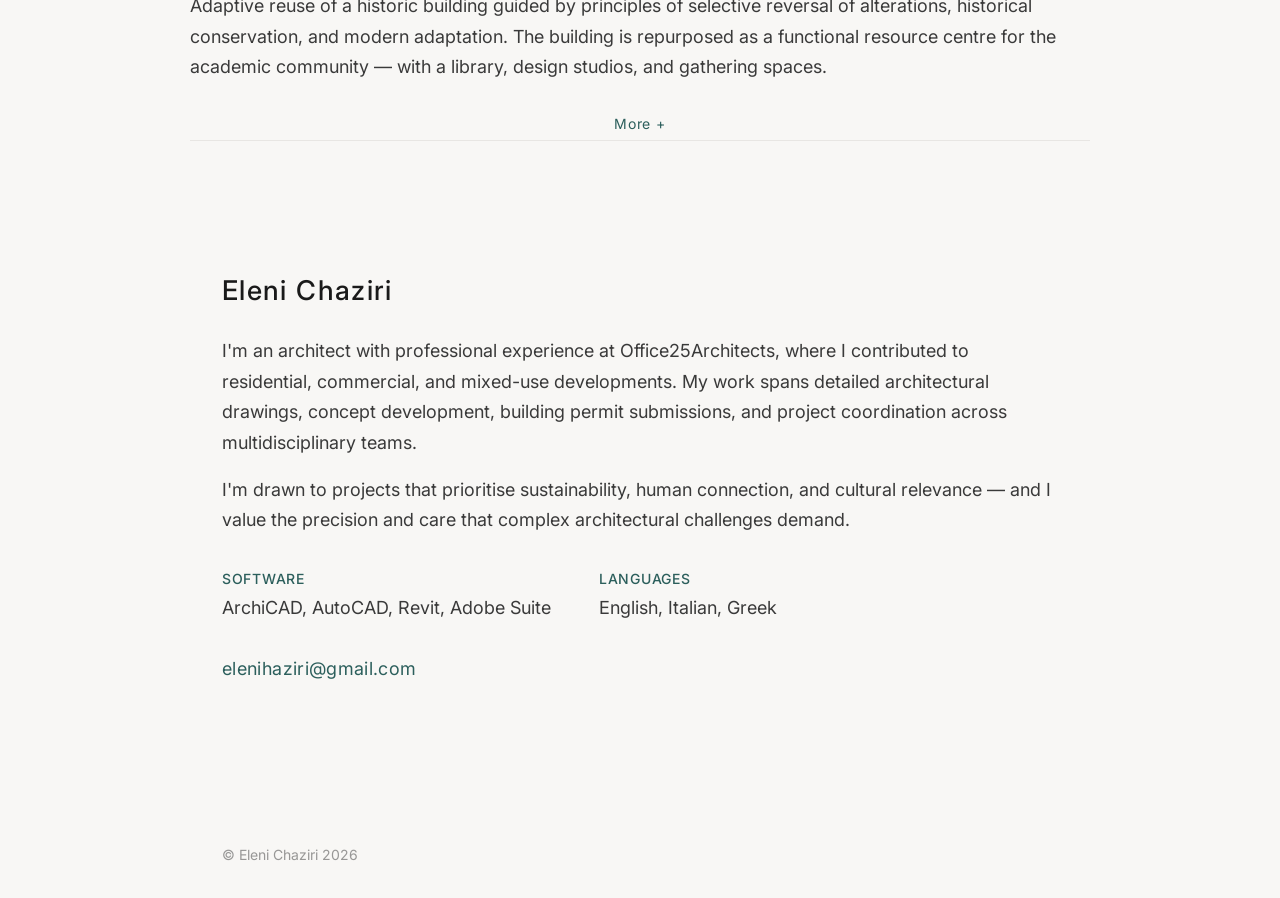
==== commit 3544a635: "update footer year" ====
--- a/index.html
+++ b/index.html
@@ -251,7 +251,7 @@
 
     <!-- Footer -->
     <footer class="footer">
-        <p>© Eleni Chaziri 2025</p>
+        <p>© Eleni Chaziri 2026</p>
     </footer>
 
     <script src="main.js"></script>
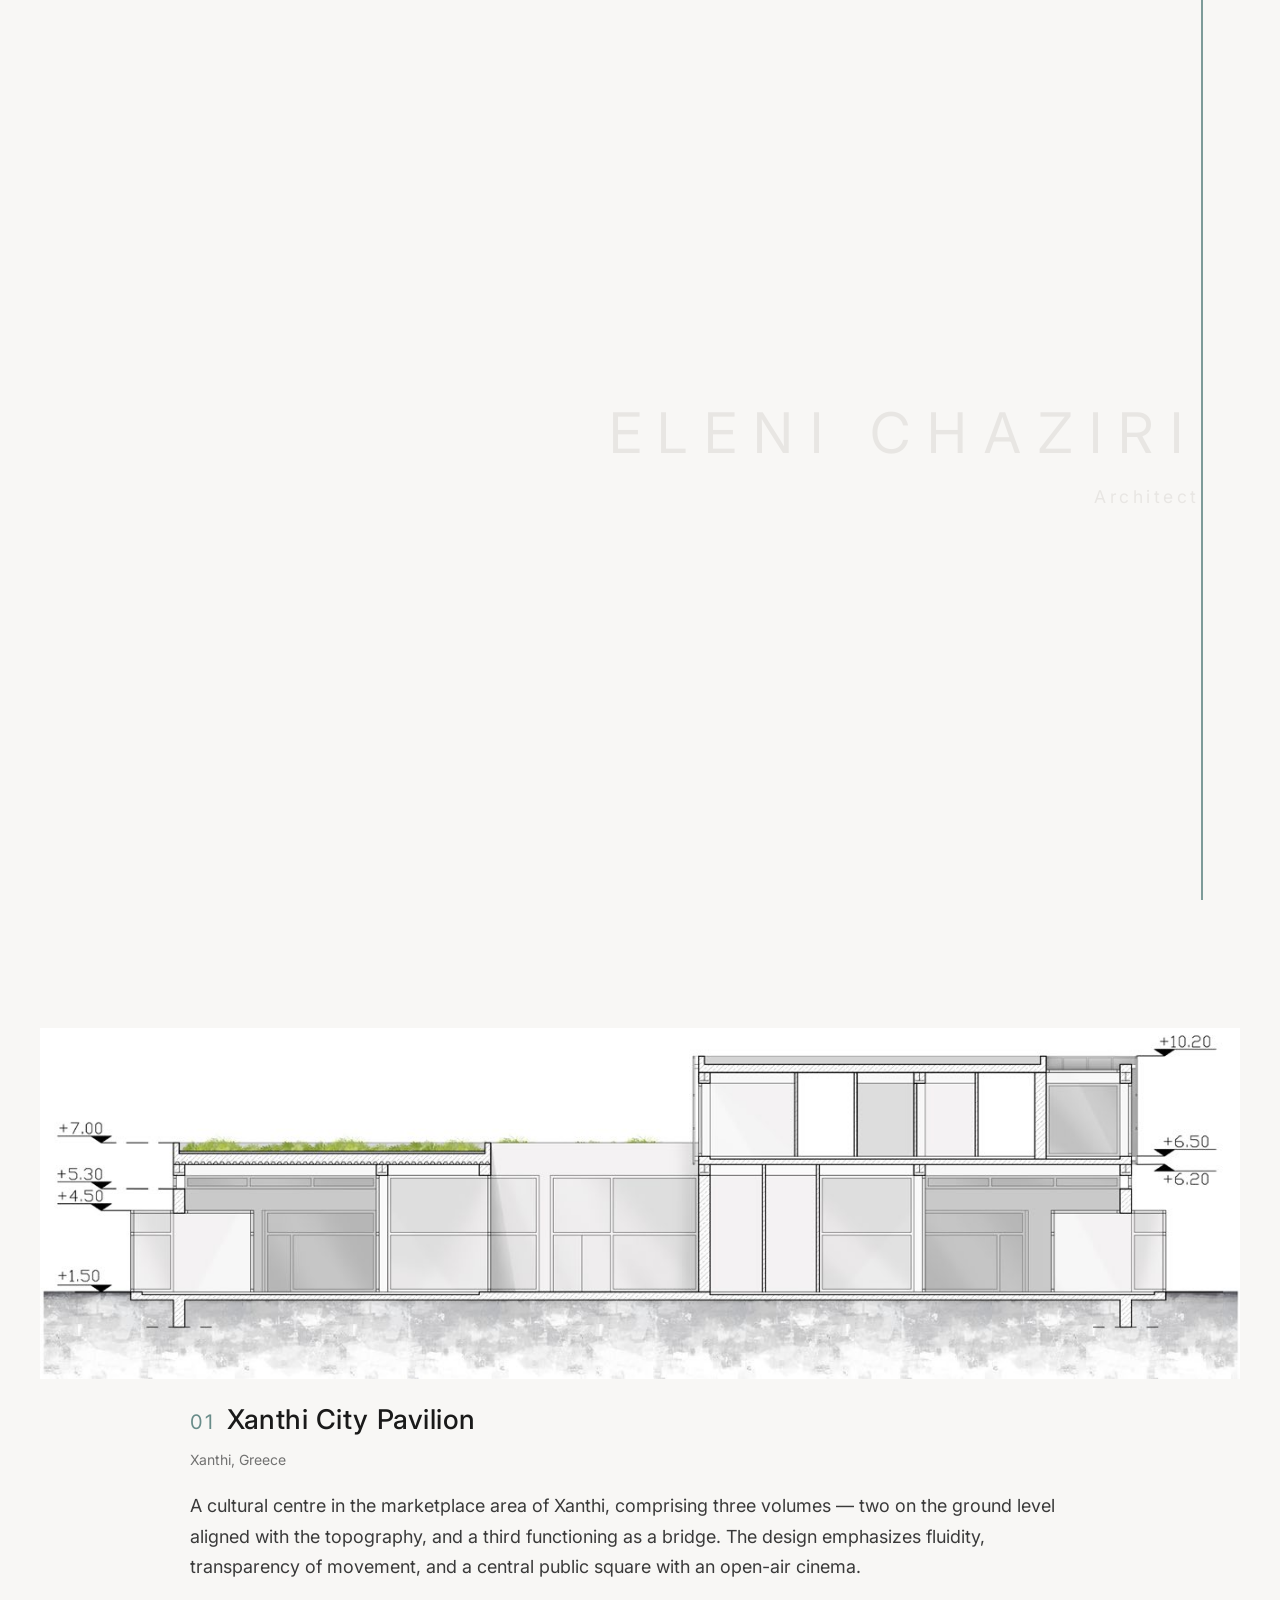
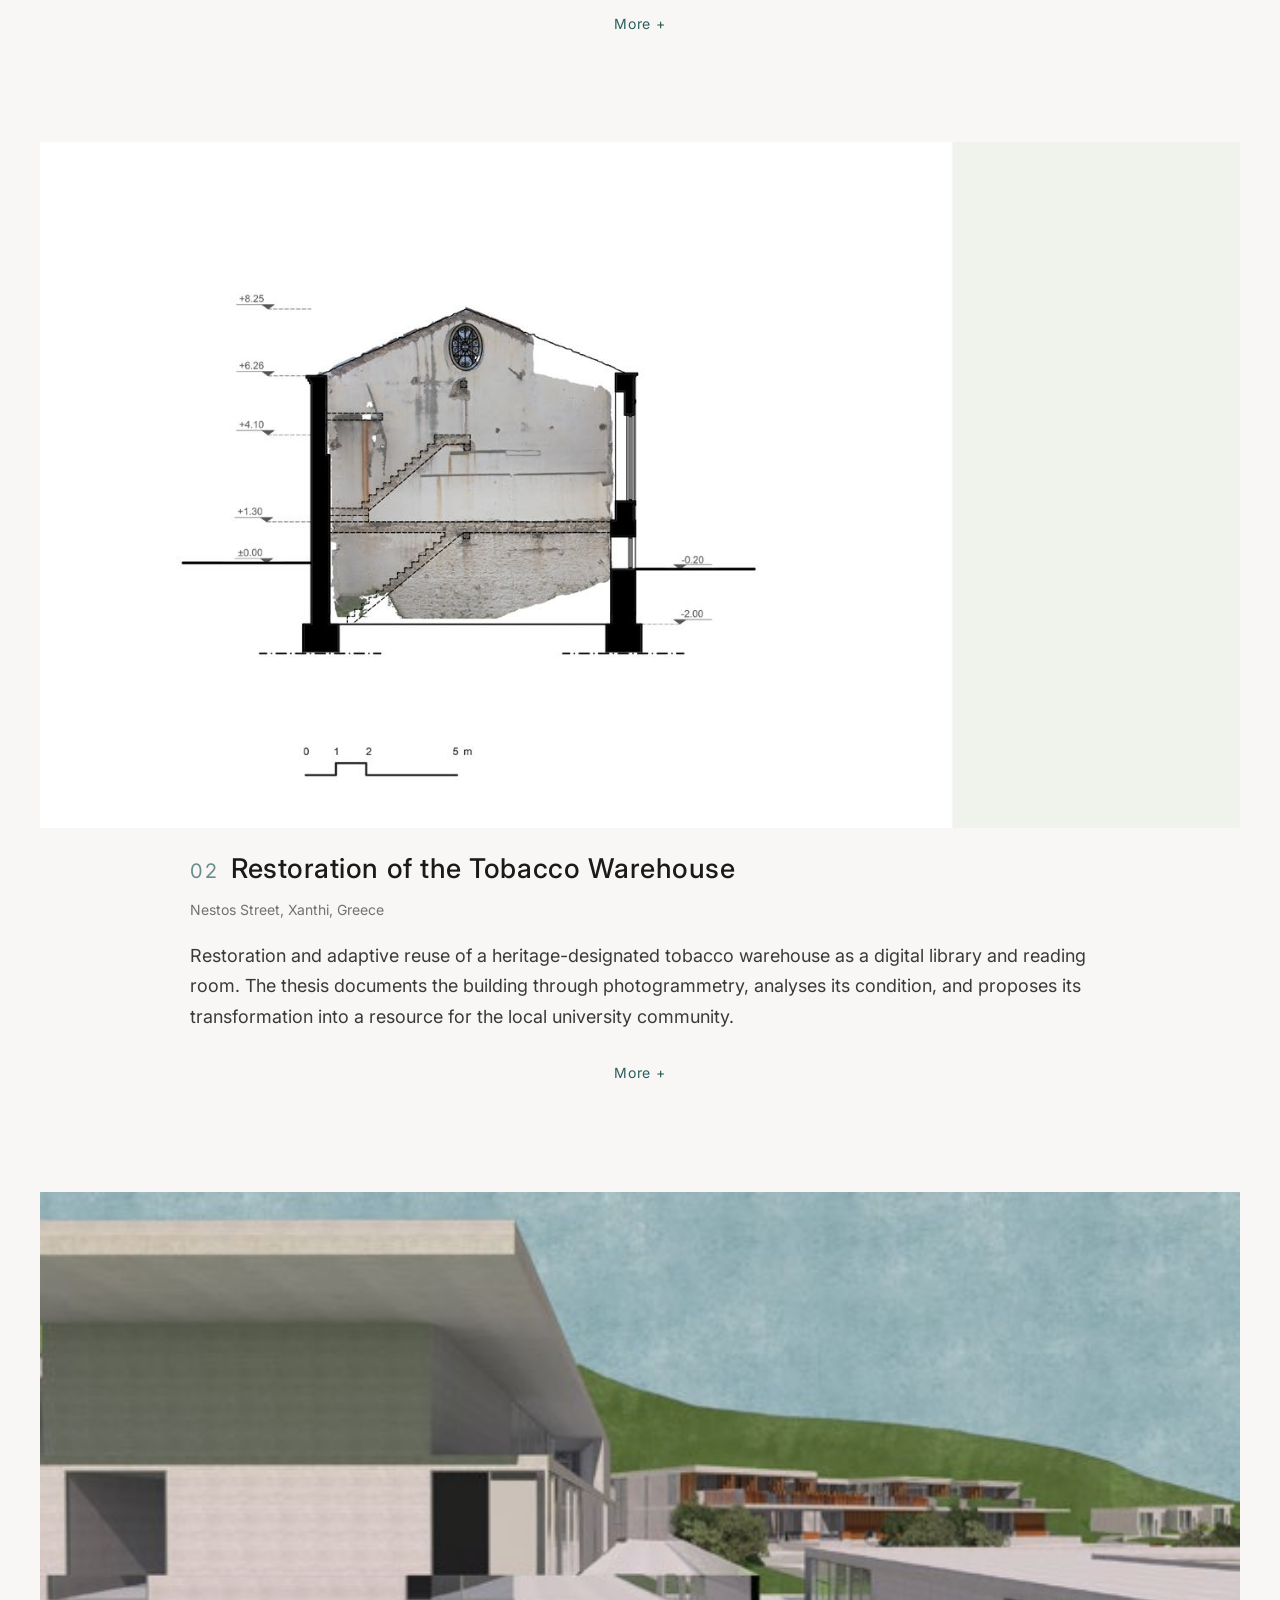
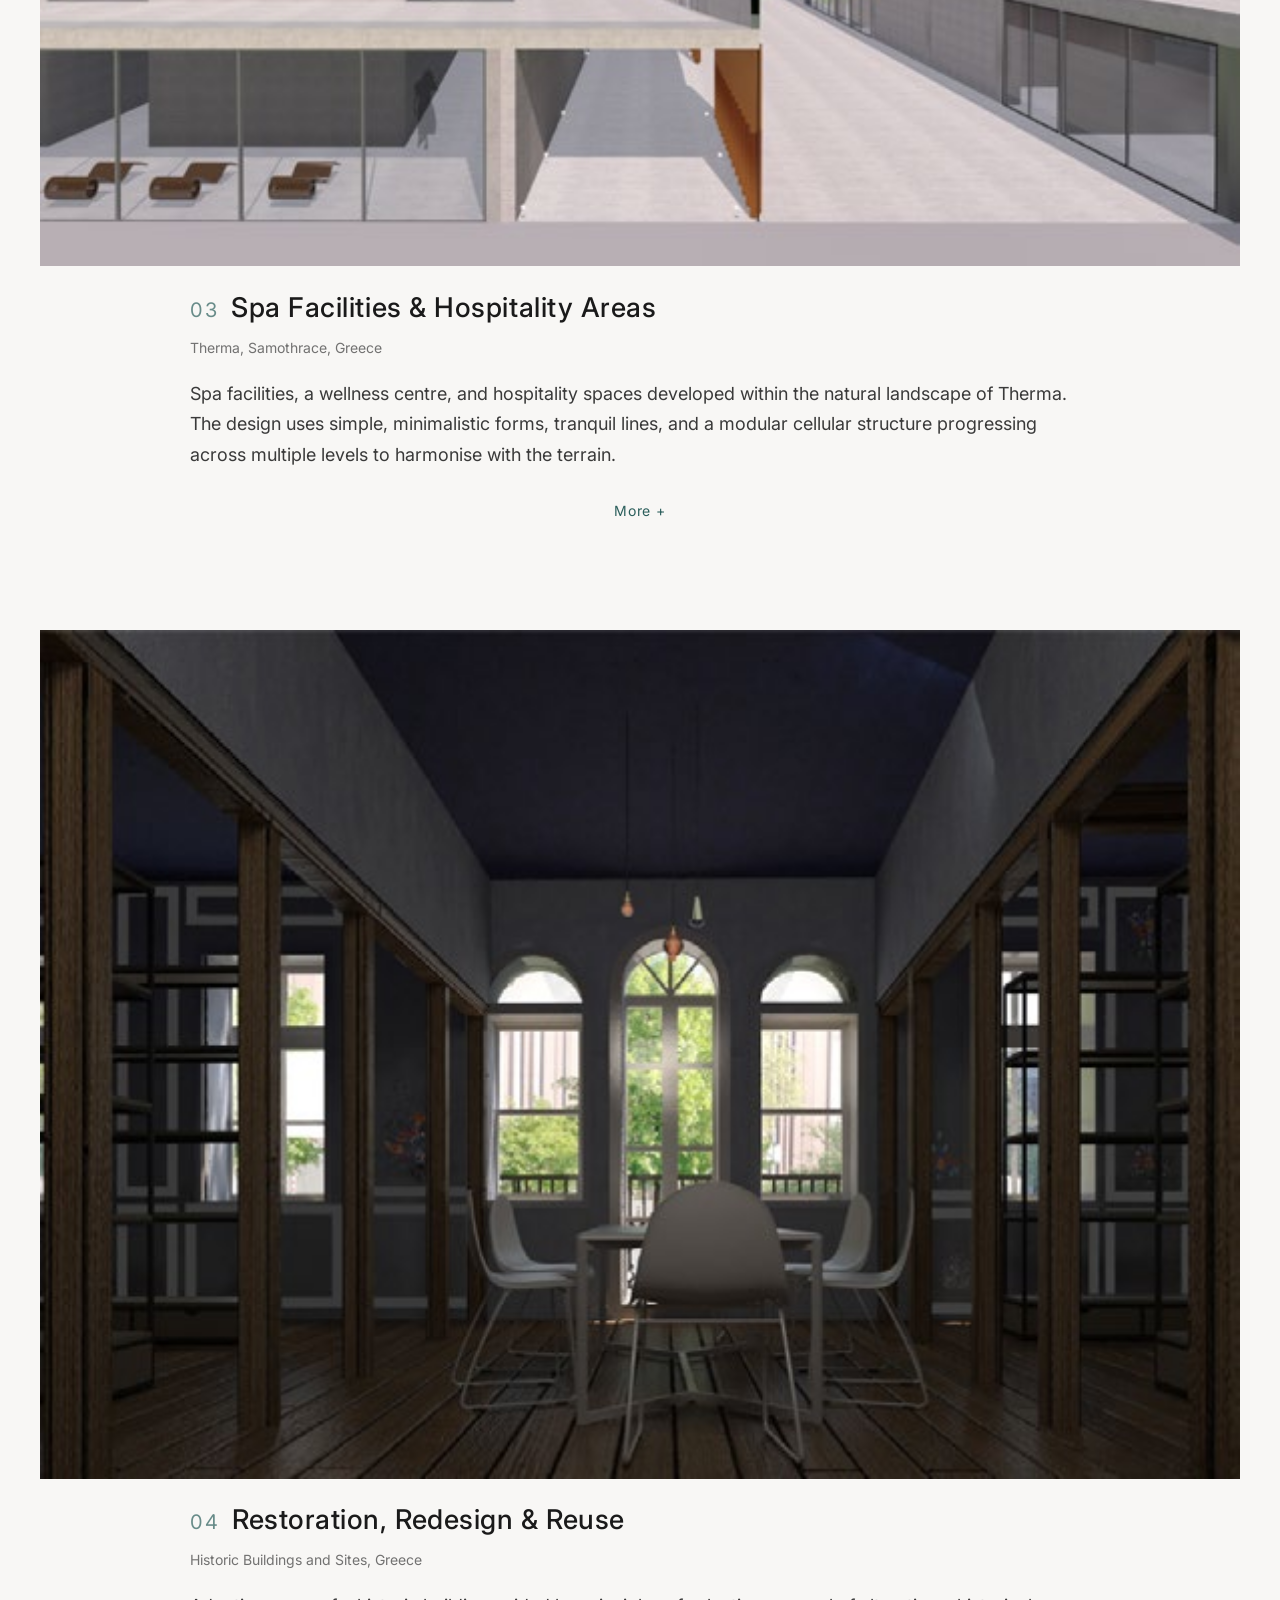
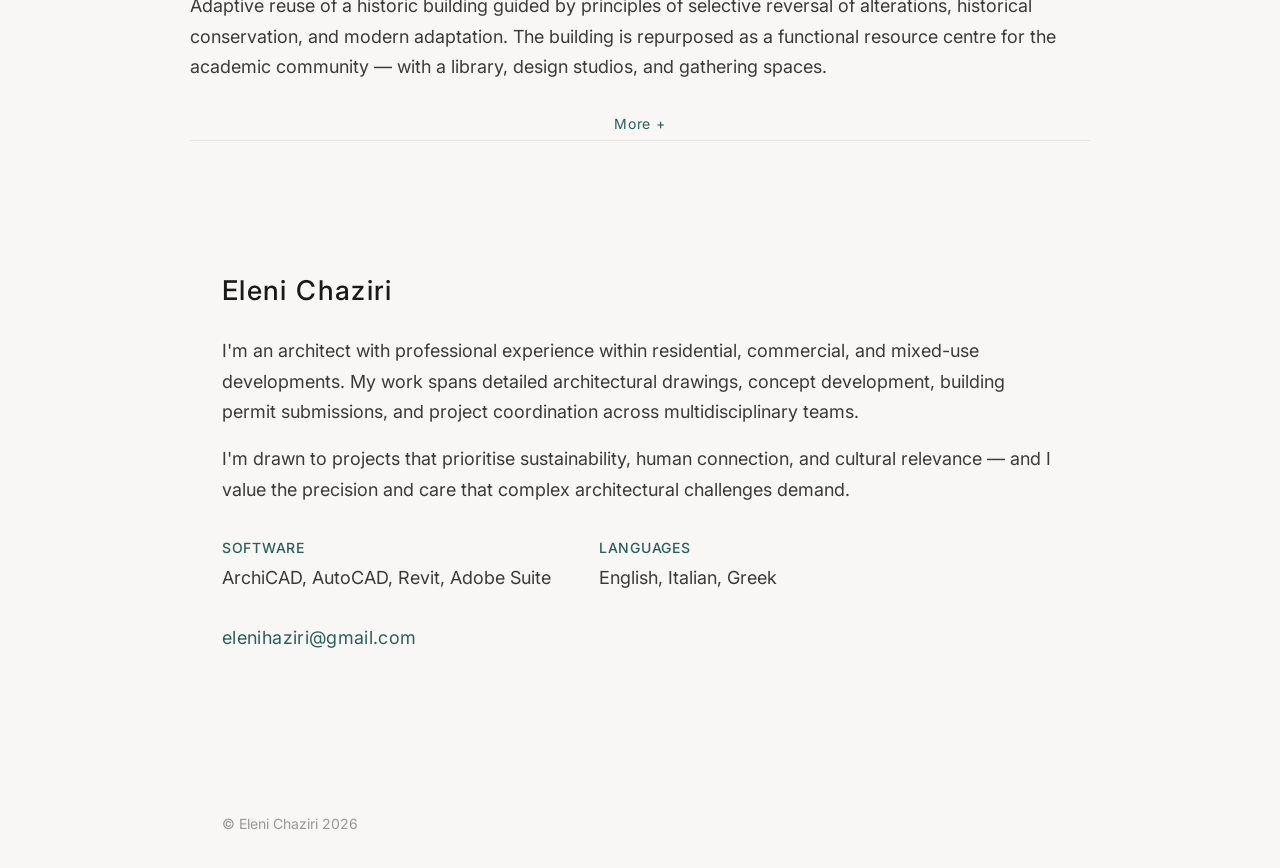
==== commit 2ae551ab: "remove office name" ====
--- a/index.html
+++ b/index.html
@@ -231,7 +231,7 @@
     <section class="about">
         <h2 class="about__name">Eleni Chaziri</h2>
         <div class="about__bio">
-            <p>I'm an architect with professional experience at Office25Architects, where I contributed to residential, commercial, and mixed-use developments. My work spans detailed architectural drawings, concept development, building permit submissions, and project coordination across multidisciplinary teams.</p>
+            <p>I'm an architect with professional experience within residential, commercial, and mixed-use developments. My work spans detailed architectural drawings, concept development, building permit submissions, and project coordination across multidisciplinary teams.</p>
             <p>I'm drawn to projects that prioritise sustainability, human connection, and cultural relevance — and I value the precision and care that complex architectural challenges demand.</p>
         </div>
         <div class="about__details">
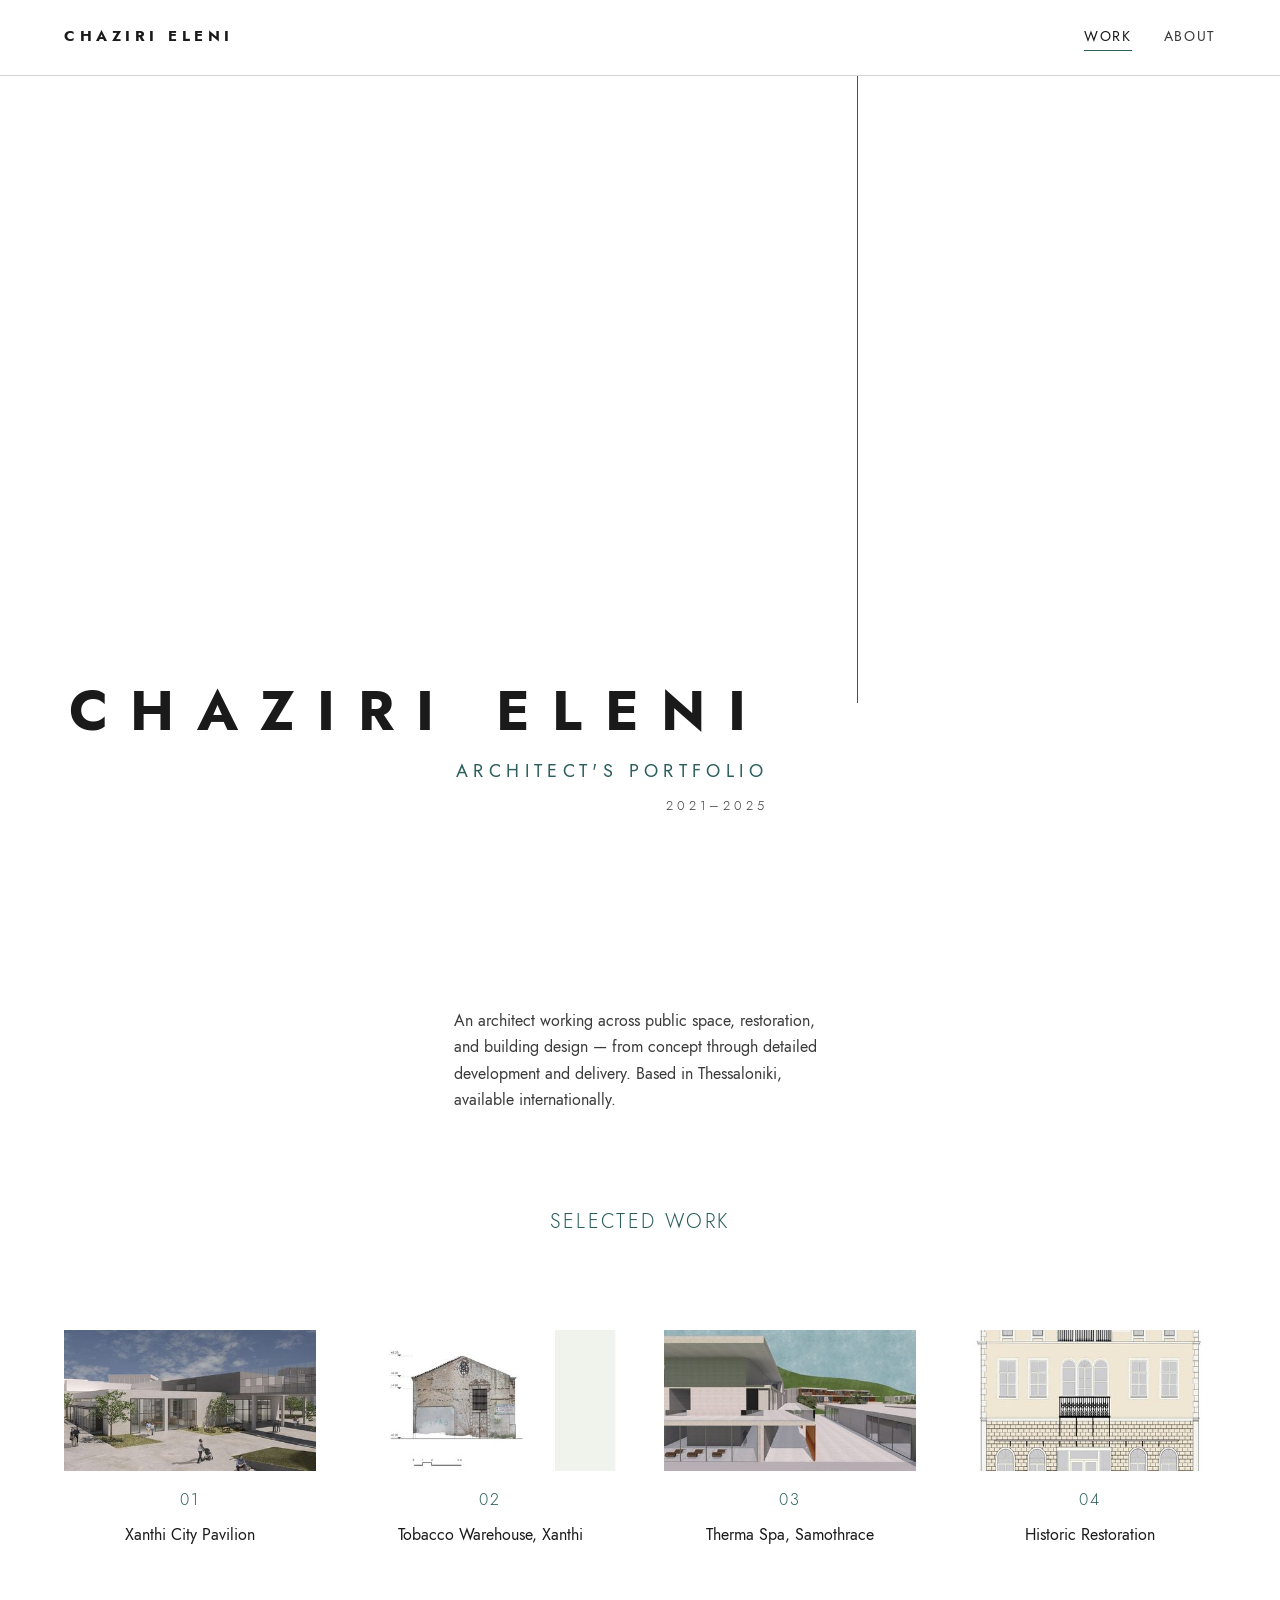
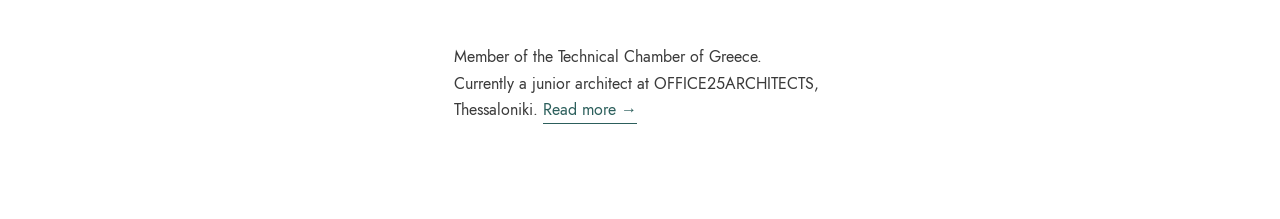
==== commit 40f52d37: "Add index.html: hero, statement, work grid, about teaser" ====
--- a/index.html
+++ b/index.html
@@ -1,259 +1,92 @@
-<!DOCTYPE html>
+<!doctype html>
 <html lang="en">
 <head>
-    <meta charset="UTF-8">
-    <meta name="viewport" content="width=device-width, initial-scale=1.0">
-    <meta name="description" content="Eleni Chaziri — Architect. Portfolio showcasing public spaces, restoration, and building design.">
-    <title>Eleni Chaziri — Architect</title>
-    <link rel="icon" href="data:image/svg+xml,<svg xmlns='http://www.w3.org/2000/svg' viewBox='0 0 100 100'><rect fill='%232C5F5C' width='100' height='100' rx='12'/></svg>">
-    <link rel="preconnect" href="https://fonts.googleapis.com">
-    <link rel="preconnect" href="https://fonts.gstatic.com" crossorigin>
-    <link href="https://fonts.googleapis.com/css2?family=Inter:wght@300;400;500&display=swap" rel="stylesheet">
-    <link rel="stylesheet" href="styles.css">
+  <meta charset="utf-8">
+  <meta name="viewport" content="width=device-width, initial-scale=1">
+  <title>Chaziri Eleni — Architect's Portfolio</title>
+  <meta name="description" content="Portfolio of architect Chaziri Eleni: public space, restoration, and building design from concept to detailed delivery.">
+  <link rel="stylesheet" href="styles/base.css">
+  <link rel="stylesheet" href="styles/site.css">
+  <link rel="preload" as="font" type="font/woff2" href="styles/fonts/jost-400.woff2" crossorigin>
 </head>
 <body>
+  <a class="skip-link" href="#work">Skip to work</a>
 
-    <!-- Header -->
-    <header class="header">
-        <div class="header__content">
-            <h1 class="header__name">Eleni Chaziri</h1>
-            <p class="header__title">Architect</p>
-        </div>
-        <div class="header__accent"></div>
-    </header>
+  <header class="site-header">
+    <div class="frame site-header__inner">
+      <a class="site-header__wordmark" href="index.html">Chaziri Eleni</a>
+      <nav class="site-nav" aria-label="Primary">
+        <a href="index.html#work" aria-current="page">Work</a>
+        <a href="about.html">About</a>
+      </nav>
+    </div>
+  </header>
 
-    <!-- Projects -->
-    <main class="projects">
-
-        <!-- Project 01 -->
-        <article class="project" data-project="01">
-            <div class="project__hero">
-                <img src="images/project-01/hero.jpg" alt="Xanthi City Pavilion — exterior render showing three connected volumes around a public square" loading="lazy">
-            </div>
-            <div class="project__info">
-                <span class="project__number">01</span>
-                <h2 class="project__title">Xanthi City Pavilion</h2>
-                <p class="project__location">Xanthi, Greece</p>
-            </div>
-            <p class="project__summary">
-                A cultural centre in the marketplace area of Xanthi, comprising three volumes — two on the ground level aligned with the topography, and a third functioning as a bridge. The design emphasizes fluidity, transparency of movement, and a central public square with an open-air cinema.
-            </p>
-            <button class="project__toggle" aria-expanded="false" aria-controls="project-01-details">
-                More +
-            </button>
-            <div class="project__details" id="project-01-details" hidden>
-                <div class="project__description">
-                    <p>The proposal aims to rejuvenate the area through the establishment of a Cultural Centre, envisioned as an attraction for diverse age groups and a catalyst for economic, touristic and cultural development.</p>
-                    <p>The design and arrangement of the volumes emphasize fluidity in all directions. Transparency of movement within and through the buildings was central to the concept, creating a clear and accessible flow across the site. A covered walkway extends from west to east, linking the plaza to a large green area across from the university campus.</p>
-                    <p>The ground floor includes a Citizens Service Centre, information points, internet access zones, offices, a city exhibition, showrooms, and a small bar. The next level features a catering hall. The northern section houses showrooms, pavilions, adaptable workshops and studios, a café, and support spaces. The third volume is dedicated to guest rooms, baths, and a multi-purpose hall connected by an outdoor bridge.</p>
-                    <p>The concrete structure is enclosed in a flat framework — a claustra — with both transparent and semi-transparent glass cladding for visual interest and light control. The building is constructed with a composite system featuring metal beams and HP steel bearing columns encased in concrete.</p>
-                </div>
-                <div class="project__gallery">
-                    <figure class="project__image project__image--full">
-                        <img src="images/project-01/interior.jpg" alt="Interior view showing open-plan space with natural light" loading="lazy">
-                    </figure>
-                    <div class="project__image-pair">
-                        <figure class="project__image">
-                            <img src="images/project-01/section.jpg" alt="Building section showing level changes and bridge volume" loading="lazy">
-                        </figure>
-                        <figure class="project__image">
-                            <img src="images/project-01/diagrams.jpg" alt="Site diagrams showing circulation and massing" loading="lazy">
-                        </figure>
-                    </div>
-                    <div class="project__image-pair">
-                        <figure class="project__image">
-                            <img src="images/project-01/plans.jpg" alt="Floor plans showing programme distribution" loading="lazy">
-                        </figure>
-                        <figure class="project__image">
-                            <img src="images/project-01/elevations.jpg" alt="Building elevations" loading="lazy">
-                        </figure>
-                    </div>
-                </div>
-            </div>
-        </article>
-
-        <!-- Project 02 -->
-        <article class="project" data-project="02">
-            <div class="project__hero">
-                <img src="images/project-02/hero.jpg" alt="Tobacco Warehouse restoration — exterior view of the heritage building with new glass roof" loading="lazy">
-            </div>
-            <div class="project__info">
-                <span class="project__number">02</span>
-                <h2 class="project__title">Restoration of the Tobacco Warehouse</h2>
-                <p class="project__location">Nestos Street, Xanthi, Greece</p>
-            </div>
-            <p class="project__summary">
-                Restoration and adaptive reuse of a heritage-designated tobacco warehouse as a digital library and reading room. The thesis documents the building through photogrammetry, analyses its condition, and proposes its transformation into a resource for the local university community.
-            </p>
-            <button class="project__toggle" aria-expanded="false" aria-controls="project-02-details">
-                More +
-            </button>
-            <div class="project__details" id="project-02-details" hidden>
-                <div class="project__description">
-                    <p>The tobacco warehouse is located in the centre of Xanthi — a small, rectangular building (10.50m × 27m) designated a heritage monument in 2011. Despite being a single structure, it functioned as two separate spaces, with a main level at +1.30m, a semi-basement at -2.00m, and a now-collapsed mezzanine.</p>
-                    <p>Research revealed that the local community undervalues the cultural significance of the tobacco warehouses. This realization inspired the proposal for a Digital Library and Reading Room to support Xanthi's university students and enrich the area's cultural fabric.</p>
-                    <p>The restoration replaces the old roof with a glass roof raised by 80 cm, covered with movable shading panels supported by metal frames. The main entrance is on the southern facade at +1.30m. The western section houses an exhibition space and multipurpose hall. The basement level houses special collections, a reading room, and storage.</p>
-                    <p>A new building addition connects to the warehouse via a metal bridge — consisting of a ground floor with administration offices and a two-story volume housing the digital library-reading room. Facades are simple, using vertical blinds for controlled shading.</p>
-                </div>
-                <div class="project__gallery">
-                    <figure class="project__image project__image--full">
-                        <img src="images/project-02/site-plan.png" alt="Site plan showing warehouse location in urban context" loading="lazy">
-                    </figure>
-                    <div class="project__image-pair">
-                        <figure class="project__image">
-                            <img src="images/project-02/facade-east.jpg" alt="East facade elevation with existing condition documentation" loading="lazy">
-                        </figure>
-                        <figure class="project__image">
-                            <img src="images/project-02/facade-south.jpg" alt="South facade elevation" loading="lazy">
-                        </figure>
-                    </div>
-                    <figure class="project__image project__image--full">
-                        <img src="images/project-02/damage-mapping.jpg" alt="Facade damage mapping showing deterioration types" loading="lazy">
-                    </figure>
-                    <div class="project__image-pair">
-                        <figure class="project__image">
-                            <img src="images/project-02/materials.jpg" alt="Material and construction technique recording" loading="lazy">
-                        </figure>
-                        <figure class="project__image">
-                            <img src="images/project-02/sections.jpg" alt="Building sections showing existing condition" loading="lazy">
-                        </figure>
-                    </div>
-                    <figure class="project__image project__image--full">
-                        <img src="images/project-02/restoration-plans.jpg" alt="Restoration proposal floor plans" loading="lazy">
-                    </figure>
-                    <figure class="project__image project__image--full">
-                        <img src="images/project-02/restoration-sections.jpg" alt="Restoration proposal sections" loading="lazy">
-                    </figure>
-                    <figure class="project__image project__image--full">
-                        <img src="images/project-02/proposal-description.jpg" alt="Proposal description with uses and elevations" loading="lazy">
-                    </figure>
-                    <div class="project__image-pair">
-                        <figure class="project__image">
-                            <img src="images/project-02/interiors.jpg" alt="Interior renders of restored library spaces" loading="lazy">
-                        </figure>
-                    </div>
-                </div>
-            </div>
-        </article>
-
-        <!-- Project 03 -->
-        <article class="project" data-project="03">
-            <div class="project__hero">
-                <img src="images/project-03/hero.jpg" alt="Spa facilities in Therma, Samothrace — render showing volumes integrated into hillside landscape" loading="lazy">
-            </div>
-            <div class="project__info">
-                <span class="project__number">03</span>
-                <h2 class="project__title">Spa Facilities & Hospitality Areas</h2>
-                <p class="project__location">Therma, Samothrace, Greece</p>
-            </div>
-            <p class="project__summary">
-                Spa facilities, a wellness centre, and hospitality spaces developed within the natural landscape of Therma. The design uses simple, minimalistic forms, tranquil lines, and a modular cellular structure progressing across multiple levels to harmonise with the terrain.
-            </p>
-            <button class="project__toggle" aria-expanded="false" aria-controls="project-03-details">
-                More +
-            </button>
-            <div class="project__details" id="project-03-details" hidden>
-                <div class="project__description">
-                    <p>The composite concept was carefully developed within the natural landscape of Therma, Samothrace, with an emphasis on respecting and enhancing the site's unique character.</p>
-                    <p>Extensive research and analysis of the area informed key design objectives: the use of simple, minimalistic forms, tranquil lines, a modular cellular structure, and a progression across multiple levels. These guiding principles inspired the creation of spa facilities, a wellness centre, and hospitality spaces that blend harmoniously with the natural terrain and atmosphere.</p>
-                    <p>The facilities are organized into three distinct architectural volumes, each dedicated to a specific programmatic function. This arrangement allows each volume to operate autonomously, ensuring efficient functionality, while the unified design language creates a cohesive whole that is visually and spatially integrated.</p>
-                    <p>The result is an architectural composition that balances independence and unity, seamlessly connecting the building's uses to both the surrounding environment and to one another.</p>
-                </div>
-                <div class="project__gallery">
-                    <figure class="project__image project__image--full">
-                        <img src="images/project-03/render-landscape.jpg" alt="Landscape view showing buildings stepping down the hillside" loading="lazy">
-                    </figure>
-                    <figure class="project__image project__image--full">
-                        <img src="images/project-03/section-site.jpg" alt="Site section showing how volumes follow the terrain" loading="lazy">
-                    </figure>
-                    <div class="project__image-pair">
-                        <figure class="project__image">
-                            <img src="images/project-03/renders-views.jpg" alt="Multiple views showing pool area and interior spaces" loading="lazy">
-                        </figure>
-                        <figure class="project__image">
-                            <img src="images/project-03/sections-full.jpg" alt="Full building sections" loading="lazy">
-                        </figure>
-                    </div>
-                </div>
-            </div>
-        </article>
-
-        <!-- Project 04 -->
-        <article class="project" data-project="04">
-            <div class="project__hero">
-                <img src="images/project-04/hero.jpg" alt="Historic building restoration — facade drawing showing restored ornamental details" loading="lazy">
-            </div>
-            <div class="project__info">
-                <span class="project__number">04</span>
-                <h2 class="project__title">Restoration, Redesign & Reuse</h2>
-                <p class="project__location">Historic Buildings and Sites, Greece</p>
-            </div>
-            <p class="project__summary">
-                Adaptive reuse of a historic building guided by principles of selective reversal of alterations, historical conservation, and modern adaptation. The building is repurposed as a functional resource centre for the academic community — with a library, design studios, and gathering spaces.
-            </p>
-            <button class="project__toggle" aria-expanded="false" aria-controls="project-04-details">
-                More +
-            </button>
-            <div class="project__details" id="project-04-details" hidden>
-                <div class="project__description">
-                    <p>In restoring, adapting, and reactivating the historic building, the design approach prioritizes both the preservation of its historical and aesthetic value and its adaptation for contemporary use. The interventions are guided by a rigorous evaluation of the building's architectural integrity and its intended new functions.</p>
-                    <p>Key principles: Selective Reversal of Alterations — removing modifications that detract from authenticity. Historical Conservation — retaining significant features to preserve identity. Targeted Restoration — partially restoring original typology, form, and materials. Balanced Interventions — bold changes where permissible, restraint where sensitive. Modern Adaptation — reconfiguring spaces for contemporary needs. Contrasts in Design — highlighting the interplay between historical preservation and modern requirements.</p>
-                    <p>The building program: Ground floor is dedicated to a printing and laser area, materials storage, cafeteria, general storage, and restrooms. The first floor is designed as a library with reading and borrowing areas, a study area, a self-contained kitchen, and restrooms. The attic is envisioned as design studios for individual, group, and thesis work, with a rest area.</p>
-                    <p>The proposed restoration and adaptive reuse address community needs for accessible gathering spaces and essential storage, while the attic studios respond to overcrowding issues in the Architecture Department.</p>
-                </div>
-                <div class="project__gallery">
-                    <figure class="project__image project__image--full">
-                        <img src="images/project-04/facade-restoration.jpg" alt="Detailed facade restoration drawing with pattern completion" loading="lazy">
-                    </figure>
-                    <div class="project__image-pair">
-                        <figure class="project__image">
-                            <img src="images/project-04/patterns.jpg" alt="Original witness patterns and ornamental details" loading="lazy">
-                        </figure>
-                        <figure class="project__image">
-                            <img src="images/project-04/interiors.jpg" alt="Interior renders showing restored spaces" loading="lazy">
-                        </figure>
-                    </div>
-                    <div class="project__image-pair">
-                        <figure class="project__image">
-                            <img src="images/project-04/floor-plans.jpg" alt="Floor plans showing new programme distribution" loading="lazy">
-                        </figure>
-                        <figure class="project__image">
-                            <img src="images/project-04/use-diagrams.jpg" alt="Use diagrams colour-coded by function" loading="lazy">
-                        </figure>
-                    </div>
-                </div>
-            </div>
-        </article>
-
-    </main>
-
-    <!-- About -->
-    <section class="about">
-        <h2 class="about__name">Eleni Chaziri</h2>
-        <div class="about__bio">
-            <p>I'm an architect with professional experience within residential, commercial, and mixed-use developments. My work spans detailed architectural drawings, concept development, building permit submissions, and project coordination across multidisciplinary teams.</p>
-            <p>I'm drawn to projects that prioritise sustainability, human connection, and cultural relevance — and I value the precision and care that complex architectural challenges demand.</p>
-        </div>
-        <div class="about__details">
-            <div class="about__skills">
-                <h3>Software</h3>
-                <p>ArchiCAD, AutoCAD, Revit, Adobe Suite</p>
-            </div>
-            <div class="about__languages">
-                <h3>Languages</h3>
-                <p>English, Italian, Greek</p>
-            </div>
-        </div>
-        <div class="about__contact">
-            <a href="mailto:elenihaziri@gmail.com">elenihaziri@gmail.com</a>
-        </div>
+  <main id="main">
+    <section class="hero">
+      <div class="frame hero__wordmark">
+        <span class="t-hero">Chaziri Eleni</span>
+        <span class="t-hero-sub">Architect's Portfolio</span>
+        <span class="t-hero-meta">2021–2025</span>
+      </div>
     </section>
 
-    <!-- Footer -->
-    <footer class="footer">
-        <p>© Eleni Chaziri 2026</p>
-    </footer>
+    <section class="frame statement">
+      <p>An architect working across public space, restoration, and building design — from concept through detailed development and delivery. Based in Thessaloniki, available internationally.</p>
+    </section>
 
-    <script src="main.js"></script>
+    <section id="work" class="frame">
+      <h1 class="t-h2" style="text-align:center; letter-spacing:0.12em; text-transform:uppercase; font-weight:300; color:var(--accent);">Selected Work</h1>
+      <div class="work-grid">
+        <a class="work-card" href="projects/01-xanthi-pavilion.html">
+          <img src="images/web/project-01/image-01-400.jpg"
+               srcset="images/web/project-01/image-01-400.jpg 400w,
+                       images/web/project-01/image-01-800.jpg 800w"
+               sizes="(min-width: 1000px) 25vw, (min-width: 600px) 50vw, 100vw"
+               width="595" height="335"
+               alt="Exterior render of the Xanthi City Pavilion">
+          <span class="work-card__num">01</span>
+          <span class="work-card__title">Xanthi City Pavilion</span>
+        </a>
+
+        <a class="work-card" href="projects/02-tobacco-warehouse.html">
+          <img src="images/web/project-02/image-04-400.jpg"
+               srcset="images/web/project-02/image-04-400.jpg 400w,
+                       images/web/project-02/image-04-800.jpg 800w"
+               sizes="(min-width: 1000px) 25vw, (min-width: 600px) 50vw, 100vw"
+               width="922" height="562"
+               alt="Restored tobacco warehouse on Nestos Street, Xanthi">
+          <span class="work-card__num">02</span>
+          <span class="work-card__title">Tobacco Warehouse, Xanthi</span>
+        </a>
+
+        <a class="work-card" href="projects/03-therma-spa.html">
+          <img src="images/web/project-03/image-01-400.jpg"
+               srcset="images/web/project-03/image-01-400.jpg 400w,
+                       images/web/project-03/image-01-800.jpg 800w"
+               sizes="(min-width: 1000px) 25vw, (min-width: 600px) 50vw, 100vw"
+               width="594" height="334"
+               alt="Spa facilities and hospitality areas in Therma, Samothrace">
+          <span class="work-card__num">03</span>
+          <span class="work-card__title">Therma Spa, Samothrace</span>
+        </a>
+
+        <a class="work-card" href="projects/04-historic-restoration.html">
+          <img src="images/web/project-04/image-01-400.jpg"
+               srcset="images/web/project-04/image-01-400.jpg 400w,
+                       images/web/project-04/image-01-800.jpg 800w"
+               sizes="(min-width: 1000px) 25vw, (min-width: 600px) 50vw, 100vw"
+               width="658" height="757"
+               alt="Restored facade of historic building">
+          <span class="work-card__num">04</span>
+          <span class="work-card__title">Historic Restoration</span>
+        </a>
+      </div>
+    </section>
+
+    <section class="frame about-teaser">
+      <p>Member of the Technical Chamber of Greece. Currently a junior architect at OFFICE25ARCHITECTS, Thessaloniki. <a href="about.html">Read more →</a></p>
+    </section>
+  </main>
 </body>
 </html>
--- a/styles/base.css
+++ b/styles/base.css
@@ -0,0 +1,237 @@
+/* ============================================================
+   base.css — design tokens, reset, typography, layout primitives.
+   Loaded first on every page. Has no page-specific selectors.
+   ============================================================ */
+
+/* ---------- Fonts ----------------------------------------- */
+
+@font-face {
+  font-family: 'Jost';
+  font-style: normal;
+  font-weight: 300;
+  font-display: swap;
+  src: url('fonts/jost-300.woff2') format('woff2');
+}
+@font-face {
+  font-family: 'Jost';
+  font-style: normal;
+  font-weight: 400;
+  font-display: swap;
+  src: url('fonts/jost-400.woff2') format('woff2');
+}
+@font-face {
+  font-family: 'Jost';
+  font-style: normal;
+  font-weight: 700;
+  font-display: swap;
+  src: url('fonts/jost-700.woff2') format('woff2');
+}
+
+/* ---------- Tokens ---------------------------------------- */
+
+:root {
+  --ink:    #1A1A1A;
+  --body:   #3A3A3A;
+  --accent: #2C5F5C;
+  --bg:     #FFFFFF;
+  --mute:   #E8E6E3;
+  --rule:   #D6D4D1;
+
+  --font-sans: 'Jost', 'Century Gothic', 'CenturyGothic', 'URW Gothic', sans-serif;
+
+  /* 8px rhythm. Use multiples; do not introduce ad-hoc spacings. */
+  --s-1: 0.5rem;   /*  8px */
+  --s-2: 1rem;     /* 16px */
+  --s-3: 1.5rem;   /* 24px */
+  --s-4: 2rem;     /* 32px */
+  --s-5: 3rem;     /* 48px */
+  --s-6: 4.5rem;   /* 72px */
+  --s-7: 6rem;     /* 96px */
+
+  /* Side gutter: fluid, capped. */
+  --gutter: clamp(1.5rem, 5vw, 6rem);
+
+  /* Section vertical rhythm. */
+  --section-y: clamp(3rem, 8vw, 6rem);
+
+  --rule-thin: 1px;
+}
+
+/* ---------- Minimal reset --------------------------------- */
+
+*, *::before, *::after { box-sizing: border-box; }
+
+html, body { margin: 0; padding: 0; }
+
+body {
+  font-family: var(--font-sans);
+  font-weight: 400;
+  font-size: 1rem;
+  line-height: 1.65;
+  color: var(--body);
+  background: var(--bg);
+  -webkit-font-smoothing: antialiased;
+  -moz-osx-font-smoothing: grayscale;
+  text-rendering: optimizeLegibility;
+}
+
+img, svg { display: block; max-width: 100%; height: auto; }
+
+a {
+  color: var(--accent);
+  text-decoration: none;
+}
+a:hover { opacity: 0.7; transition: opacity 200ms ease; }
+
+a:focus-visible,
+button:focus-visible {
+  outline: var(--rule-thin) solid var(--accent);
+  outline-offset: 2px;
+}
+
+ul { list-style: none; padding: 0; margin: 0; }
+
+h1, h2, h3, h4 {
+  margin: 0;
+  color: var(--ink);
+  font-weight: 700;
+  line-height: 1.2;
+}
+
+p { margin: 0 0 var(--s-2); max-width: 62ch; }
+
+/* ---------- Typography scale ------------------------------ */
+
+.t-hero {
+  font-weight: 700;
+  font-size: clamp(2rem, 5vw, 3.5rem);
+  letter-spacing: 0.4em;
+  text-transform: uppercase;
+  line-height: 1.1;
+  color: var(--ink);
+}
+
+.t-hero-sub {
+  font-weight: 400;
+  font-size: clamp(0.9rem, 1.4vw, 1.125rem);
+  letter-spacing: 0.3em;
+  text-transform: uppercase;
+  color: var(--accent);
+}
+
+.t-hero-meta {
+  font-weight: 300;
+  font-size: 0.8125rem;
+  letter-spacing: 0.3em;
+  text-transform: uppercase;
+  color: var(--body);
+}
+
+.t-h1 {
+  font-size: clamp(1.5rem, 3vw, 2rem);
+  font-weight: 700;
+  color: var(--ink);
+}
+
+.t-h2 {
+  font-size: 1.25rem;
+  font-weight: 400;
+  color: var(--ink);
+}
+
+.t-caption {
+  font-size: 0.8125rem;
+  font-weight: 300;
+  letter-spacing: 0.08em;
+  text-transform: uppercase;
+  color: var(--body);
+  line-height: 1.4;
+}
+
+.t-numeral {
+  font-weight: 300;
+  font-size: clamp(2rem, 5vw, 3.5rem);
+  color: var(--accent);
+  line-height: 1;
+  letter-spacing: 0.05em;
+}
+
+/* ---------- Layout primitives ----------------------------- */
+
+.frame {
+  max-width: 1440px;
+  margin: 0 auto;
+  padding-left: var(--gutter);
+  padding-right: var(--gutter);
+}
+
+.rule {
+  border: 0;
+  border-top: var(--rule-thin) solid var(--rule);
+  margin: var(--s-5) 0;
+}
+
+.rule--accent {
+  border-top-color: var(--accent);
+}
+
+/* Spread primitives: vertical blocks composed by HTML. */
+
+.spread {
+  margin-block: var(--section-y);
+}
+
+.spread--text-only {
+  max-width: 62ch;
+  margin-inline: auto;
+}
+
+.spread--full > img,
+.spread--full > picture > img {
+  width: 100%;
+}
+
+.spread--two-up,
+.spread--three-up,
+.spread--text-image,
+.spread--asymmetric {
+  display: grid;
+  gap: var(--s-4);
+}
+
+@media (min-width: 600px) {
+  .spread--two-up { grid-template-columns: repeat(2, 1fr); }
+}
+
+@media (min-width: 1000px) {
+  .spread--three-up { grid-template-columns: repeat(3, 1fr); }
+  .spread--text-image { grid-template-columns: 2fr 3fr; align-items: start; }
+  .spread--asymmetric { grid-template-columns: 2fr 3fr; align-items: start; }
+}
+
+/* Reduced motion: switch off the small hover transitions. */
+@media (prefers-reduced-motion: reduce) {
+  a:hover { opacity: 1; transition: none; }
+  *, *::before, *::after { transition: none !important; animation: none !important; }
+}
+
+/* Skip link for keyboard users. */
+.skip-link {
+  position: absolute;
+  left: -10000px;
+  top: auto;
+  width: 1px;
+  height: 1px;
+  overflow: hidden;
+}
+.skip-link:focus {
+  position: fixed;
+  left: var(--s-2);
+  top: var(--s-2);
+  width: auto;
+  height: auto;
+  padding: var(--s-1) var(--s-2);
+  background: var(--bg);
+  border: var(--rule-thin) solid var(--accent);
+  z-index: 100;
+}
--- a/styles/site.css
+++ b/styles/site.css
@@ -0,0 +1,229 @@
+/* ============================================================
+   site.css — header, nav, index page, about page.
+   Loaded after base.css.
+   ============================================================ */
+
+/* ---------- Header (every page) --------------------------- */
+
+.site-header {
+  position: sticky;
+  top: 0;
+  z-index: 10;
+  background: var(--bg);
+  border-bottom: var(--rule-thin) solid var(--rule);
+}
+
+.site-header__inner {
+  display: flex;
+  align-items: baseline;
+  justify-content: space-between;
+  gap: var(--s-4);
+  padding-block: var(--s-3);
+}
+
+.site-header__wordmark {
+  font-weight: 700;
+  text-transform: uppercase;
+  letter-spacing: 0.3em;
+  color: var(--ink);
+  font-size: 0.9375rem;
+  white-space: nowrap;
+}
+
+.site-nav {
+  display: flex;
+  gap: var(--s-4);
+}
+
+.site-nav a {
+  color: var(--body);
+  font-size: 0.875rem;
+  letter-spacing: 0.12em;
+  text-transform: uppercase;
+}
+
+.site-nav a[aria-current="page"] {
+  color: var(--ink);
+  border-bottom: var(--rule-thin) solid var(--accent);
+  padding-bottom: 2px;
+}
+
+/* ---------- Index hero ------------------------------------ */
+
+.hero {
+  position: relative;
+  min-height: calc(100vh - 4rem);  /* viewport minus header */
+  display: flex;
+  align-items: flex-end;
+  padding-block: var(--s-7);
+}
+
+/* Vertical hairline: starts at top of hero, ends at ~75% height. */
+.hero::after {
+  content: "";
+  position: absolute;
+  top: 0;
+  bottom: 25%;
+  right: 33%;
+  width: 1px;
+  background: var(--accent);
+}
+
+.hero__wordmark {
+  /* Sits in the lower third, just left of the hairline (which is at 33% from right). */
+  margin-right: 35%;
+  margin-left: auto;
+  text-align: right;
+}
+
+.hero__wordmark .t-hero { display: block; }
+.hero__wordmark .t-hero-sub { display: block; margin-top: var(--s-2); }
+.hero__wordmark .t-hero-meta { display: block; margin-top: var(--s-1); }
+
+@media (max-width: 599px) {
+  .hero::after { right: 8%; }
+  .hero__wordmark { margin-right: 12%; }
+}
+
+/* ---------- Index statement ------------------------------- */
+
+.statement {
+  margin-block: var(--section-y);
+  max-width: 50ch;
+}
+
+/* ---------- Index project grid ---------------------------- */
+
+.work-grid {
+  display: grid;
+  gap: var(--s-5);
+  margin-block: var(--section-y);
+  grid-template-columns: 1fr;
+}
+
+@media (min-width: 600px) { .work-grid { grid-template-columns: repeat(2, 1fr); } }
+@media (min-width: 1000px) { .work-grid { grid-template-columns: repeat(4, 1fr); } }
+
+.work-card {
+  display: block;
+  color: inherit;
+  text-align: center;
+}
+
+.work-card img {
+  width: 100%;
+  aspect-ratio: 16 / 9;
+  object-fit: cover;
+  background: var(--mute);
+  transition: opacity 200ms ease;
+}
+
+.work-card__num {
+  display: block;
+  margin-top: var(--s-2);
+  font-weight: 300;
+  letter-spacing: 0.1em;
+  color: var(--accent);
+}
+
+.work-card__title {
+  display: block;
+  margin-top: var(--s-1);
+  font-weight: 400;
+  color: var(--ink);
+  transition: transform 300ms ease;
+}
+
+.work-card:hover img { opacity: 0.92; }
+.work-card:hover .work-card__title { transform: translateY(-2px); }
+
+/* ---------- Index about teaser ---------------------------- */
+
+.about-teaser {
+  margin-block: var(--section-y);
+  max-width: 50ch;
+}
+
+.about-teaser a {
+  font-weight: 400;
+  border-bottom: var(--rule-thin) solid var(--accent);
+  padding-bottom: 2px;
+}
+
+/* ---------- About page ------------------------------------ */
+
+.about-header {
+  margin-block: var(--section-y) var(--s-4);
+}
+
+.about-grid {
+  display: grid;
+  gap: var(--s-5);
+  margin-block: var(--section-y);
+  grid-template-columns: 1fr;
+}
+
+@media (min-width: 800px) {
+  .about-grid { grid-template-columns: repeat(2, 1fr); }
+}
+
+.about-block h2 {
+  font-size: 0.875rem;
+  font-weight: 300;
+  letter-spacing: 0.12em;
+  text-transform: uppercase;
+  color: var(--accent);
+  margin-bottom: var(--s-2);
+}
+
+.about-block dl {
+  margin: 0 0 var(--s-4);
+}
+
+.about-block dt {
+  font-weight: 400;
+  color: var(--ink);
+  margin-top: var(--s-2);
+}
+
+.about-block dd {
+  margin: 0;
+  color: var(--body);
+  font-size: 0.9375rem;
+}
+
+.skill-tags {
+  display: flex;
+  flex-wrap: wrap;
+  gap: var(--s-1);
+}
+
+.skill-tags li {
+  border: var(--rule-thin) solid var(--rule);
+  padding: 4px 10px;
+  font-size: 0.8125rem;
+  font-weight: 300;
+  color: var(--body);
+}
+
+.contact-block {
+  margin-block: var(--section-y);
+}
+
+.contact-block dt {
+  font-size: 0.75rem;
+  font-weight: 300;
+  letter-spacing: 0.12em;
+  text-transform: uppercase;
+  color: var(--accent);
+  margin-top: var(--s-2);
+}
+
+.contact-block dd {
+  margin: 0;
+  font-size: 1.125rem;
+}
+
+.contact-block dd a {
+  font-weight: 700;
+}
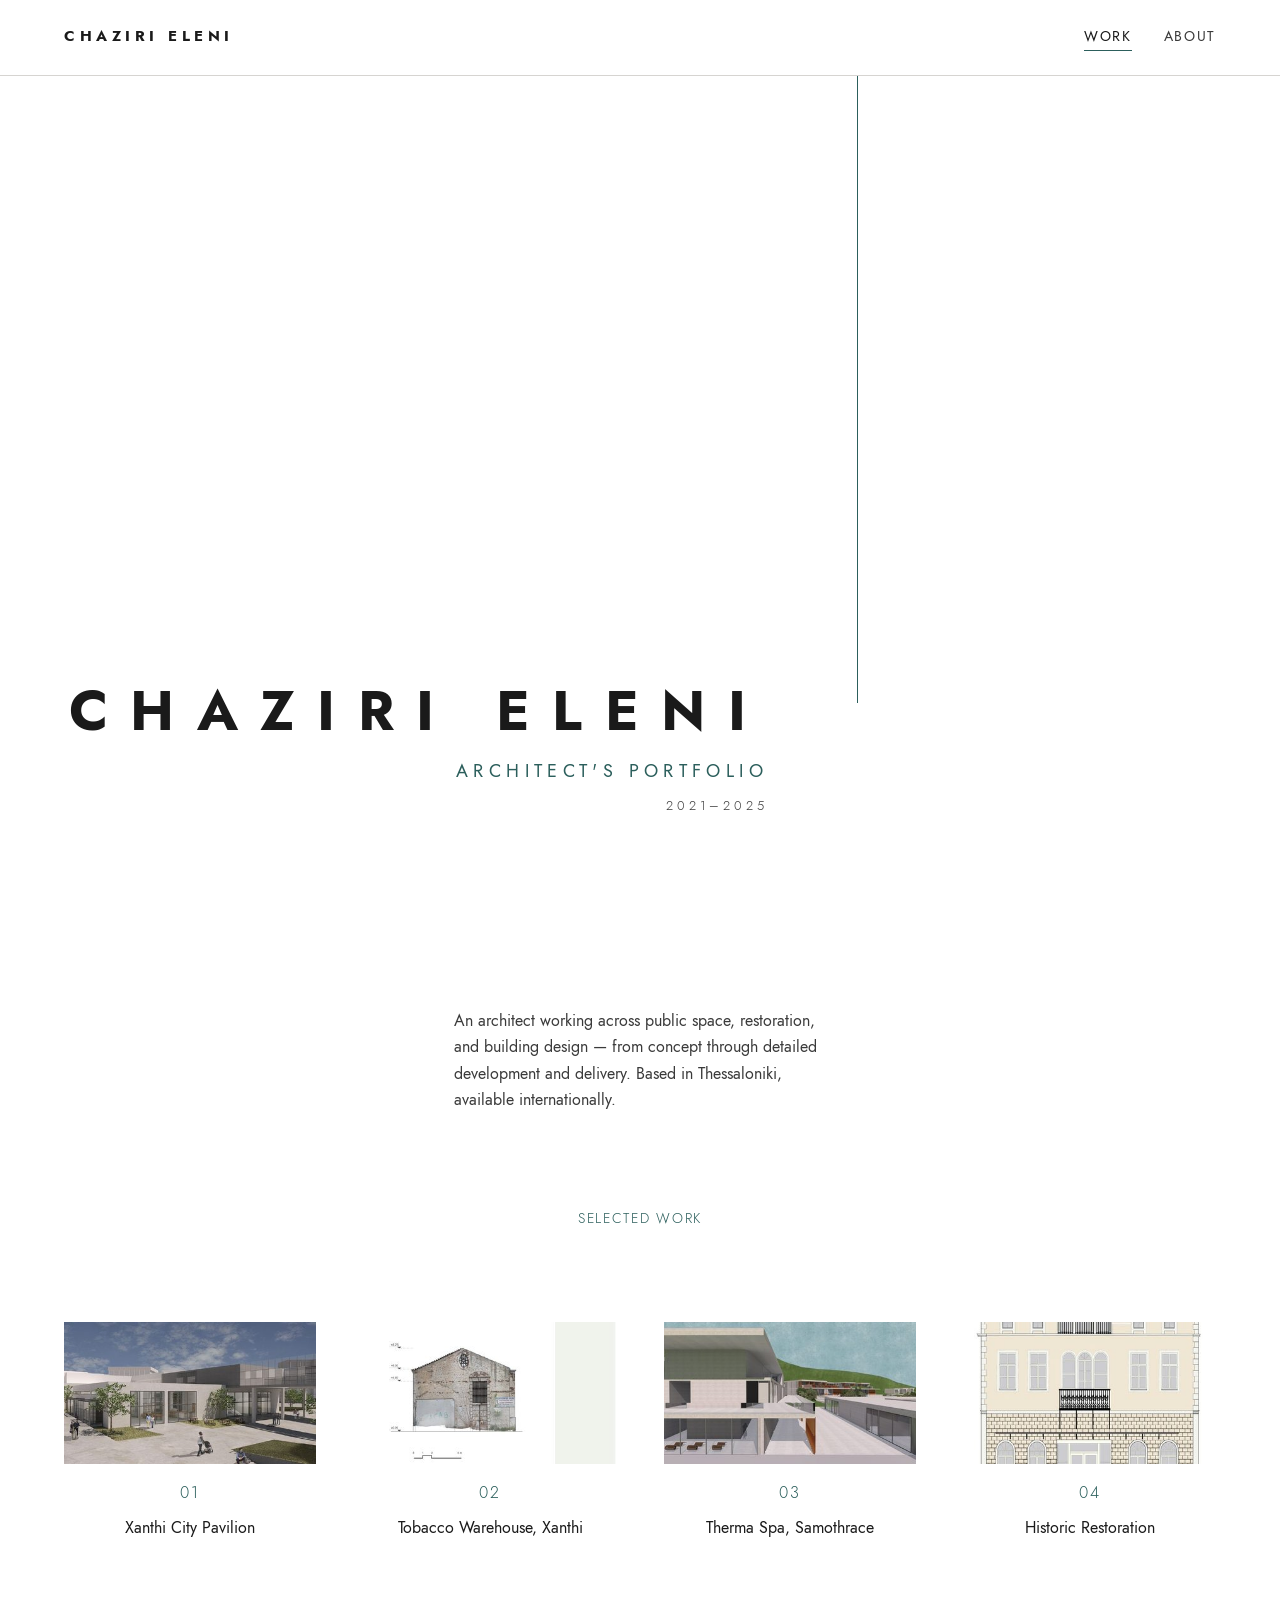
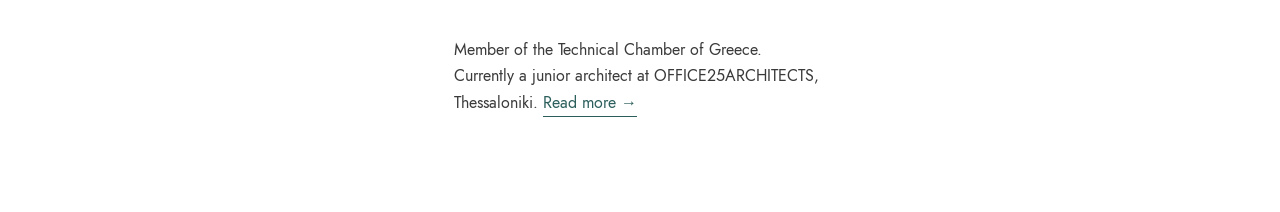
==== commit eafc07b4: "Address final review: add h1s, extract inline styles, remove dead CSS Co-Authored-By: Claude <norepl" ====
--- a/index.html
+++ b/index.html
@@ -25,7 +25,7 @@
   <main id="main">
     <section class="hero">
       <div class="frame hero__wordmark">
-        <span class="t-hero">Chaziri Eleni</span>
+        <h1 class="t-hero">Chaziri Eleni</h1>
         <span class="t-hero-sub">Architect's Portfolio</span>
         <span class="t-hero-meta">2021–2025</span>
       </div>
@@ -36,7 +36,7 @@
     </section>
 
     <section id="work" class="frame">
-      <h1 class="t-h2" style="text-align:center; letter-spacing:0.12em; text-transform:uppercase; font-weight:300; color:var(--accent);">Selected Work</h1>
+      <h2 class="section-eyebrow">Selected Work</h2>
       <div class="work-grid">
         <a class="work-card" href="projects/01-xanthi-pavilion.html">
           <img src="images/web/project-01/image-01-400.jpg"
--- a/styles/base.css
+++ b/styles/base.css
@@ -139,23 +139,6 @@
   color: var(--ink);
 }
 
-.t-caption {
-  font-size: 0.8125rem;
-  font-weight: 300;
-  letter-spacing: 0.08em;
-  text-transform: uppercase;
-  color: var(--body);
-  line-height: 1.4;
-}
-
-.t-numeral {
-  font-weight: 300;
-  font-size: clamp(2rem, 5vw, 3.5rem);
-  color: var(--accent);
-  line-height: 1;
-  letter-spacing: 0.05em;
-}
-
 /* ---------- Layout primitives ----------------------------- */
 
 .frame {
@@ -169,10 +152,6 @@
   border: 0;
   border-top: var(--rule-thin) solid var(--rule);
   margin: var(--s-5) 0;
-}
-
-.rule--accent {
-  border-top-color: var(--accent);
 }
 
 /* Spread primitives: vertical blocks composed by HTML. */
--- a/styles/site.css
+++ b/styles/site.css
@@ -2,6 +2,17 @@
    site.css — header, nav, index page, about page.
    Loaded after base.css.
    ============================================================ */
+
+/* Small uppercase section labels (e.g., "Selected Work", "Contact") */
+.section-eyebrow {
+  text-align: center;
+  letter-spacing: 0.12em;
+  text-transform: uppercase;
+  font-weight: 300;
+  color: var(--accent);
+  font-size: 0.875rem;
+  margin: 0 0 var(--s-3);
+}
 
 /* ---------- Header (every page) --------------------------- */
 
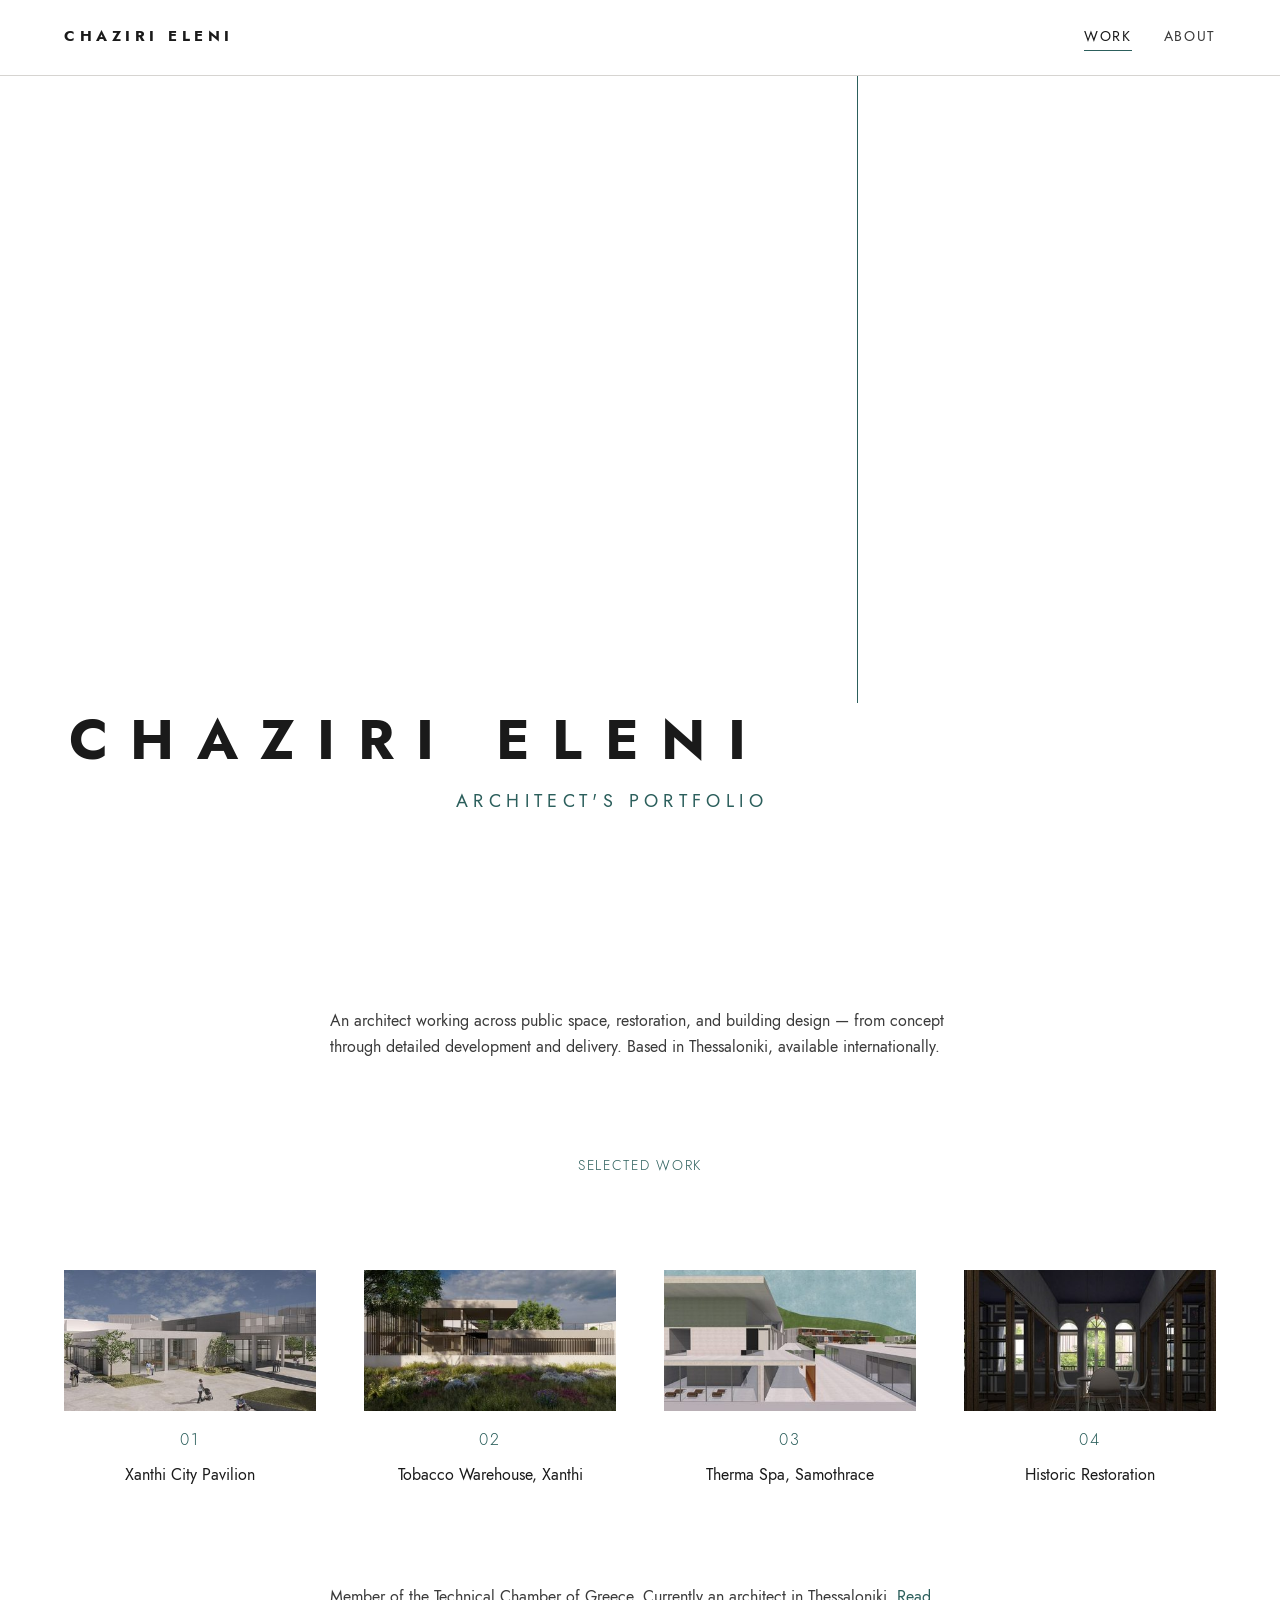
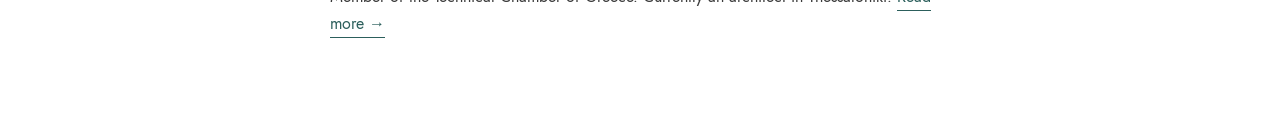
==== commit fb79d118: "fix images and refine text" ====
--- a/index.html
+++ b/index.html
@@ -27,7 +27,6 @@
       <div class="frame hero__wordmark">
         <h1 class="t-hero">Chaziri Eleni</h1>
         <span class="t-hero-sub">Architect's Portfolio</span>
-        <span class="t-hero-meta">2021–2025</span>
       </div>
     </section>
 
@@ -50,9 +49,9 @@
         </a>
 
         <a class="work-card" href="projects/02-tobacco-warehouse.html">
-          <img src="images/web/project-02/image-04-400.jpg"
-               srcset="images/web/project-02/image-04-400.jpg 400w,
-                       images/web/project-02/image-04-800.jpg 800w"
+          <img src="images/web/project-02/image-28-400.jpg"
+               srcset="images/web/project-02/image-28-400.jpg 400w,
+                       images/web/project-02/image-28-800.jpg 800w"
                sizes="(min-width: 1000px) 25vw, (min-width: 600px) 50vw, 100vw"
                width="922" height="562"
                alt="Restored tobacco warehouse on Nestos Street, Xanthi">
@@ -72,9 +71,9 @@
         </a>
 
         <a class="work-card" href="projects/04-historic-restoration.html">
-          <img src="images/web/project-04/image-01-400.jpg"
-               srcset="images/web/project-04/image-01-400.jpg 400w,
-                       images/web/project-04/image-01-800.jpg 800w"
+          <img src="images/web/project-04/image-06-400.jpg"
+               srcset="images/web/project-04/image-06-400.jpg 400w,
+                       images/web/project-04/image-06-800.jpg 800w"
                sizes="(min-width: 1000px) 25vw, (min-width: 600px) 50vw, 100vw"
                width="658" height="757"
                alt="Restored facade of historic building">
@@ -85,7 +84,7 @@
     </section>
 
     <section class="frame about-teaser">
-      <p>Member of the Technical Chamber of Greece. Currently a junior architect at OFFICE25ARCHITECTS, Thessaloniki. <a href="about.html">Read more →</a></p>
+      <p>Member of the Technical Chamber of Greece. Currently an architect in Thessaloniki. <a href="about.html">Read more →</a></p>
     </section>
   </main>
 </body>
--- a/styles/site.css
+++ b/styles/site.css
@@ -100,8 +100,13 @@
 
 .statement {
   margin-block: var(--section-y);
-  max-width: 50ch;
-}
+  max-width: 100ch;
+}
+
+/* Base sets `p { max-width: 62ch }` so paragraphs are 62ch wide;
+   without auto inline margins they pin to the left of .frame and
+   text-align alone won't read as centred. */
+.statement p { margin-inline: auto; }
 
 /* ---------- Index project grid ---------------------------- */
 
@@ -152,8 +157,10 @@
 
 .about-teaser {
   margin-block: var(--section-y);
-  max-width: 50ch;
-}
+  max-width: 100ch;
+}
+
+.about-teaser p { margin-inline: auto; }
 
 .about-teaser a {
   font-weight: 400;
@@ -184,7 +191,12 @@
   letter-spacing: 0.12em;
   text-transform: uppercase;
   color: var(--accent);
+  margin-top: var(--s-5);
   margin-bottom: var(--s-2);
+}
+
+.about-block h2:first-child {
+  margin-top: 0;
 }
 
 .about-block dl {
@@ -221,6 +233,12 @@
   margin-block: var(--section-y);
 }
 
+/* Override .section-eyebrow's centred default — on the about page the
+   "Contact" label aligns left with the about-grid columns above. */
+.contact-block .section-eyebrow {
+  text-align: left;
+}
+
 .contact-block dt {
   font-size: 0.75rem;
   font-weight: 300;
